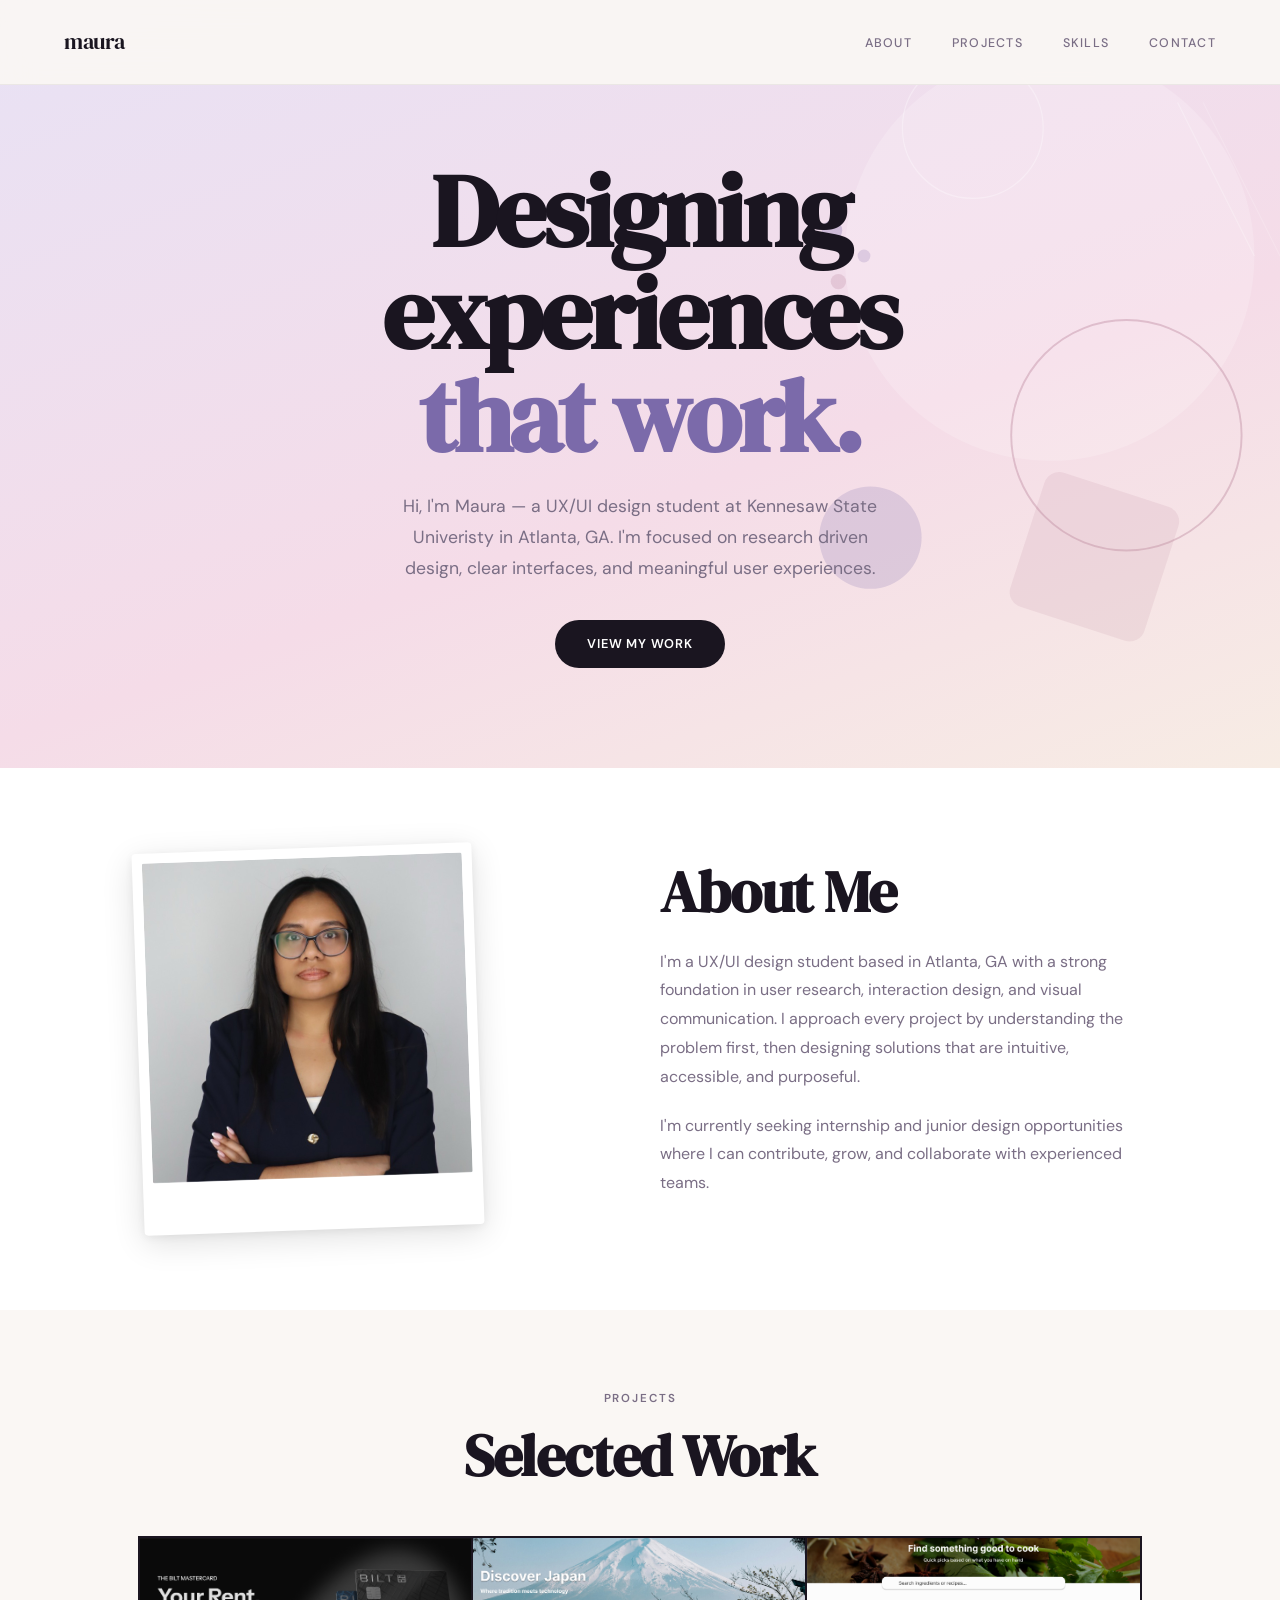
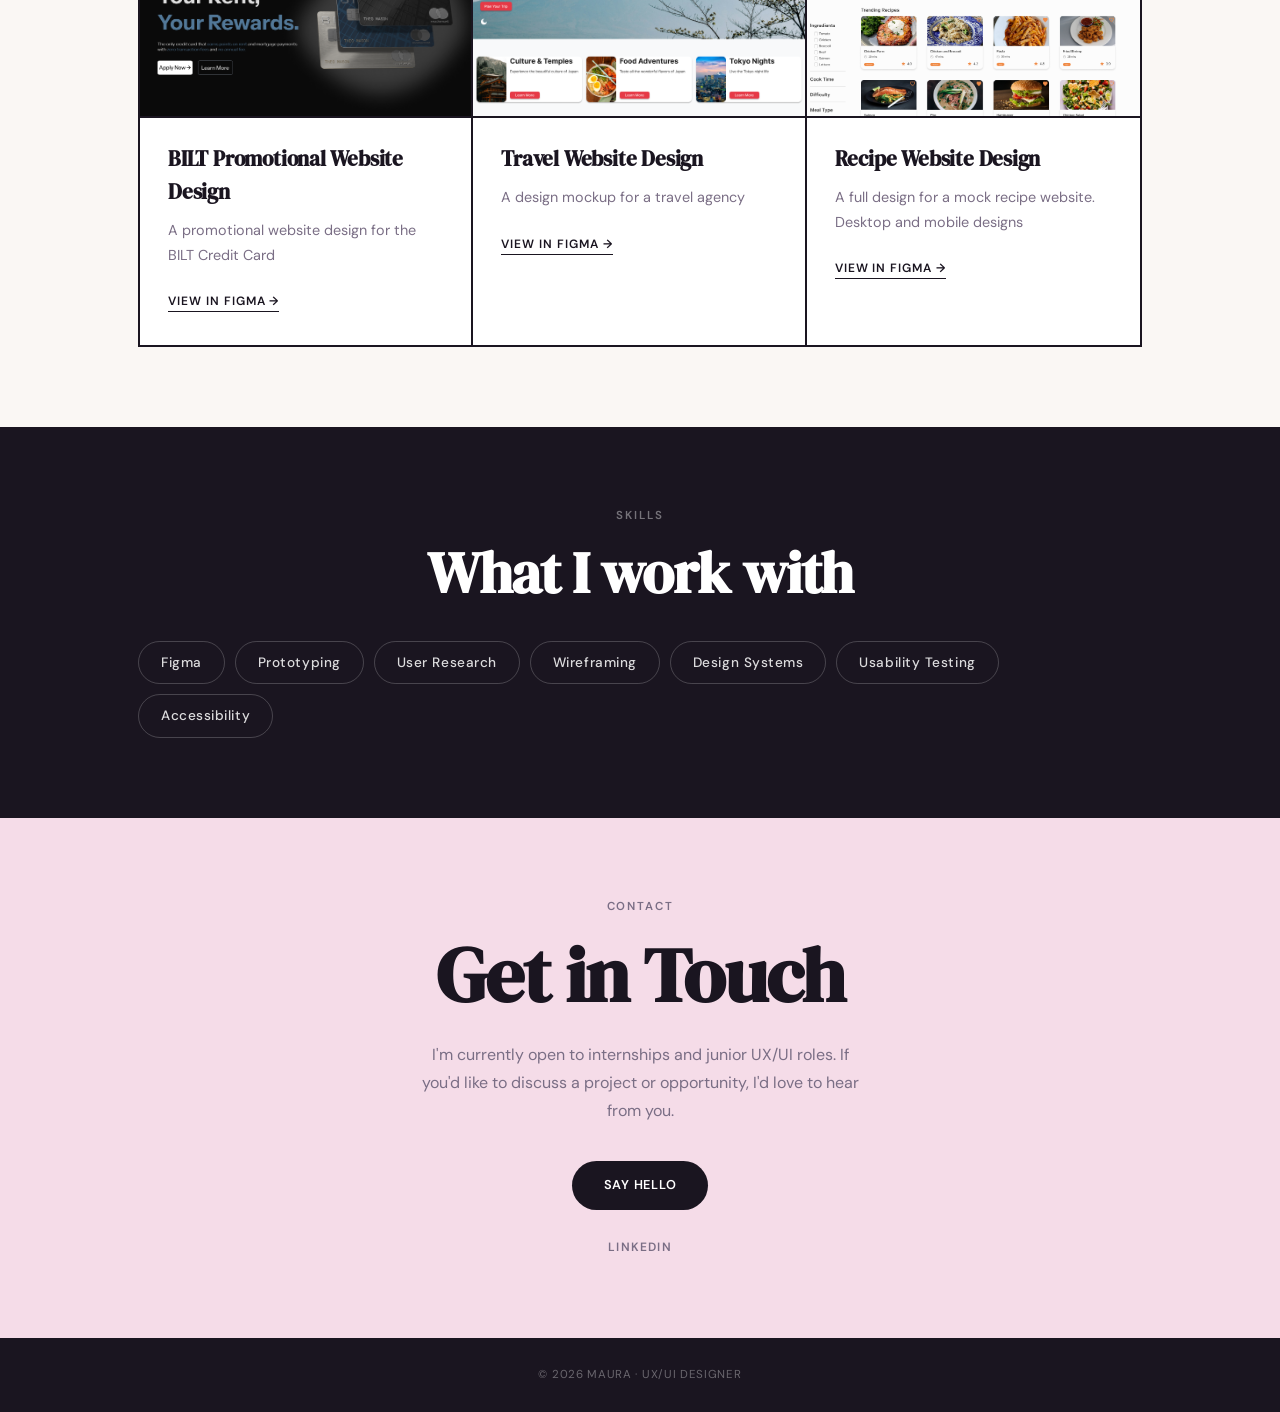
==== index.html @ 2c944a78 "init commit" ====
<!DOCTYPE html>
<html lang="en">
<head>
  <meta charset="UTF-8" />
  <meta name="viewport" content="width=device-width, initial-scale=1.0" />
  <title>My Portfolio</title>
  <link href="https://fonts.googleapis.com/css2?family=DM+Sans:wght@300;400;500;600&family=DM+Serif+Display&display=swap" rel="stylesheet" />
  <link rel="stylesheet" href="style.css" />
</head>
<body>

  <!-- NAV -->
  <nav>
    <div class="logo">maura</div>
    <ul class="nav-links">
      <li><a href="#about">About</a></li>
      <li><a href="#projects">Projects</a></li>
      <li><a href="#skills">Skills</a></li>
      <li><a href="#contact">Contact</a></li>
    </ul>
    <button class="hamburger" aria-label="Toggle menu">
      <span></span><span></span><span></span>
    </button>
  </nav>

  <div class="mobile-nav">
    <a href="#about">About</a>
    <a href="#projects">Projects</a>
    <a href="#skills">Skills</a>
    <a href="#contact">Contact</a>
  </div>

  <!-- HERO -->
  <section id="hero">
    <div class="hero-shapes">
      <svg viewBox="0 0 500 600" xmlns="http://www.w3.org/2000/svg" class="shapes-svg">
        <!-- Large soft circle -->
        <circle cx="320" cy="200" r="160" fill="rgba(255,255,255,0.18)" />
        <!-- Outlined circle -->
        <circle cx="380" cy="340" r="90" fill="none" stroke="rgba(184,132,156,0.4)" stroke-width="1.5" />
        <!-- Small filled circle -->
        <circle cx="180" cy="420" r="40" fill="rgba(123,106,170,0.2)" />
        <!-- Thin ring -->
        <circle cx="260" cy="100" r="55" fill="none" stroke="rgba(255,255,255,0.3)" stroke-width="1" />
        <!-- Rounded square rotated -->
        <rect x="300" y="380" width="110" height="110" rx="12" fill="rgba(184,132,156,0.15)" transform="rotate(18 355 435)" />
        <!-- Small dot cluster -->
        <circle cx="150" cy="180" r="8" fill="rgba(123,106,170,0.3)" />
        <circle cx="175" cy="200" r="5" fill="rgba(123,106,170,0.2)" />
        <circle cx="155" cy="220" r="6" fill="rgba(184,132,156,0.25)" />
        <!-- Diagonal line accent -->
        <line x1="420" y1="80" x2="480" y2="200" stroke="rgba(255,255,255,0.25)" stroke-width="1" />
        <line x1="440" y1="80" x2="500" y2="200" stroke="rgba(255,255,255,0.15)" stroke-width="1" />
      </svg>
    </div>
    <div class="hero-inner">
      <h1>Designing experiences <span>that work.</span></h1>
      <p>Hi, I'm Maura — a UX/UI design student at Kennesaw State Univeristy in Atlanta, GA. I'm focused on research driven design, clear interfaces, and meaningful user experiences.</p>
      <a href="#projects" class="btn">View My Work</a>
    </div>
  </section>

  <!-- ABOUT -->
  <section id="about">
    <div class="container two-col">
      <div class="about-img">
        <div class="polaroid">
  <img src="assets/maura-headshot.jpg" alt="Professional Headshot" />
</div>
      </div>
      <div class="about-text">
        <h2>About Me</h2>
        <p>I'm a UX/UI design student based in Atlanta, GA with a strong foundation in user research, interaction design, and visual communication. I approach every project by understanding the problem first,  then designing solutions that are intuitive, accessible, and purposeful.</p>
        <p>I'm currently seeking internship and junior design opportunities where I can contribute, grow, and collaborate with experienced teams.</p>
      </div>
    </div>
  </section>

  <!-- PROJECTS -->
  <section id="projects">
    <div class="container">
      <p class="section-label center">Projects</p>
      <h2 class="center">Selected Work</h2>
      <div class="card-grid">

        <div class="card">
          <div class="card-thumb" style="background:#f9e4ee;">
            <img src="/assets/BILT-Home-Page.png" alt="BILT Promotional Website" />
          </div>
          <div class="card-body">
            <h3>BILT Promotional Website Design</h3>
            <p>A promotional website design for the BILT Credit Card</p>
            <a href="https://www.figma.com/proto/wXwps6STZ5bed9gXga2lVU/BILT-Credit-Card-Promotional-Website?node-id=1-4&starting-point-node-id=1%3A4&t=QeEZfL0Bp3maje2d-1" target="_blank" class="card-link">View in Figma →</a>
          </div>
        </div>

        <div class="card">
          <div class="card-thumb" style="background:#ede8f7;">
            <img src="/assets/Travelfy-Home.png" alt="Travel Website Design" />
          </div>
          <div class="card-body">
            <h3>Travel Website Design</h3>
            <p>A design mockup for a travel agency</p>
            <a href="https://www.figma.com/proto/BUnaqfhfazK8bj9XJCO91U/COPY---4200---Variables-2-Assignment--Community---Copy-?node-id=12005-196&t=IYZw9FqpJCyTz7pX-1&scaling=scale-down&content-scaling=fixed&page-id=12005%3A192&starting-point-node-id=12005%3A196&show-proto-sidebar=1" target="_blank" class="card-link">View in Figma →</a>
          </div>
        </div>

        <div class="card">
          <div class="card-thumb" style="background:#fdeee6;">
            <img src="assets/Recipe-Website.png" alt="Website Design for Recipe Website" />
          </div>
          <div class="card-body">
            <h3>Recipe Website Design</h3>
            <p>A full design for a mock recipe website. Desktop and mobile designs</p>
            <a href="https://www.figma.com/design/aLrKkLLcnT18jK0TCs1FND/4200---Final-Project--Community-?node-id=14013-97&t=JYJN6vnekbRiIohX-1" target="_blank" class="card-link">View in Figma →</a>
          </div>
        </div>

      </div>
    </div>
  </section>

  <!-- SKILLS -->
  <section id="skills">
    <div class="container center">
      <p class="section-label">Skills</p>
      <h2>What I work with</h2>
      <div class="skills-grid">
        <span class="skill">Figma</span>
        <span class="skill">Prototyping</span>
        <span class="skill">User Research</span>
        <span class="skill">Wireframing</span>
        <span class="skill">Design Systems</span>
        <span class="skill">Usability Testing</span>
        <span class="skill">Accessibility</span>
      </div>
    </div>
  </section>

  <!-- CONTACT -->
  <section id="contact">
    <div class="container center">
      <p class="section-label">Contact</p>
      <h2>Get in Touch</h2>
      <p class="contact-sub">I'm currently open to internships and junior UX/UI roles. If you'd like to discuss a project or opportunity, I'd love to hear from you.</p>
      <a href="mailto:your@email.com" class="btn">Say Hello</a>
      <div class="socials">
        <a href="https://www.linkedin.com/in/maura-bangngu-ba0709198/" target="_blank">LinkedIn</a>
      </div>
    </div>
  </section>

  <footer>
    <p>© 2026 Maura · UX/UI Designer</p>
  </footer>

  <script src="script.js"></script>
</body>
</html>
---- style.css ----
/* ── Variables ── */
:root {
  --pink: #f5dce8;
  --lavender: #e8e2f5;
  --cream: #faf7f4;
  --peach: #f7ece4;
  --accent: #b8849c;
  --accent2: #7b6aaa;
  --text: #1a1520;
  --muted: #7a6e85;
  --white: #fff;
  --shadow: 0 2px 16px rgba(0,0,0,0.06);
}

/* ── Reset ── */
*, *::before, *::after { margin: 0; padding: 0; box-sizing: border-box; }
html { scroll-behavior: smooth; }
body {
  font-family: 'DM Sans', sans-serif;
  background: var(--cream);
  color: var(--text);
  line-height: 1.6;
  overflow-x: hidden;
}

/* ── Utility ── */
.container { max-width: 1100px; margin: 0 auto; padding: 0 48px; }
.center { text-align: center; }
.section-label {
  font-size: .72rem;
  font-weight: 600;
  letter-spacing: .16em;
  text-transform: uppercase;
  color: var(--muted);
  margin-bottom: 16px;
  display: block;
}
h2 {
  font-family: 'DM Serif Display', serif;
  font-size: clamp(2rem, 6vw, 3.6rem);
  color: var(--text);
  line-height: 1.1;
  letter-spacing: -0.02em;
  margin-bottom: 24px;
}

/* ── Nav ── */
nav {
  position: fixed;
  top: 0; width: 100%;
  z-index: 100;
  padding: 24px 64px;
  display: flex;
  justify-content: space-between;
  align-items: center;
  background: rgba(250,247,244,0.92);
  backdrop-filter: blur(16px);
  border-bottom: 1px solid rgba(0,0,0,0.06);
  transition: box-shadow .3s;
}
nav.scrolled { box-shadow: var(--shadow); }
.logo {
  font-family: 'DM Serif Display', serif;
  font-size: 1.4rem;
  color: var(--text);
  letter-spacing: -0.02em;
}
.nav-links { list-style: none; display: flex; gap: 40px; }
.nav-links a {
  text-decoration: none;
  color: var(--muted);
  font-size: .78rem;
  font-weight: 500;
  letter-spacing: .1em;
  text-transform: uppercase;
  transition: color .2s;
}
.nav-links a:hover { color: var(--text); }

/* Hamburger */
.hamburger {
  display: none;
  flex-direction: column;
  gap: 5px;
  cursor: pointer;
  padding: 4px;
  background: none;
  border: none;
}
.hamburger span {
  display: block;
  width: 24px;
  height: 2px;
  background: var(--text);
  border-radius: 2px;
  transition: transform .3s, opacity .3s;
}
.hamburger.open span:nth-child(1) { transform: translateY(7px) rotate(45deg); }
.hamburger.open span:nth-child(2) { opacity: 0; }
.hamburger.open span:nth-child(3) { transform: translateY(-7px) rotate(-45deg); }

/* Mobile nav drawer */
.mobile-nav {
  display: none;
  position: fixed;
  top: 61px; left: 0;
  width: 100%; height: calc(100vh - 61px);
  background: var(--cream);
  z-index: 99;
  flex-direction: column;
  align-items: center;
  justify-content: center;
  gap: 40px;
}
.mobile-nav.open { display: flex; }
.mobile-nav a {
  text-decoration: none;
  font-family: 'DM Serif Display', serif;
  font-size: 2.2rem;
  color: var(--text);
  letter-spacing: -0.02em;
  transition: color .2s;
}
.mobile-nav a:hover { color: var(--accent2); }

/* ── Hero ── */
#hero {
  height: auto;
  display: flex;
  align-items: center;
  justify-content: center;
  text-align: center;
  padding: 160px 64px 100px;
  background: linear-gradient(160deg, var(--lavender) 0%, var(--pink) 60%, var(--peach) 100%);
  position: relative;
  overflow: hidden;
}
.hero-bg-text {
  position: absolute;
  top: 50%;
  left: 50%;
  transform: translate(-50%, -50%);
  font-family: 'DM Serif Display', serif;
  font-size: clamp(100px, 22vw, 260px);
  color: rgba(255,255,255,0.22);
  white-space: nowrap;
  letter-spacing: -0.04em;
  pointer-events: none;
  user-select: none;
  line-height: 1;
}
.hero-shapes {
  position: absolute;
  top: 0; right: 0;
  width: 50%;
  height: 100%;
  pointer-events: none;
  z-index: 0;
}
.shapes-svg {
  width: 100%;
  height: 100%;
  animation: float 8s ease-in-out infinite;
}
@keyframes float {
  0%, 100% { transform: translateY(0px); }
  50% { transform: translateY(-18px); }
}
.hero-inner {
  position: relative;
  z-index: 1;
  max-width: 700px;
  text-align: center;
}
.hero-tag {
  display: inline-block;
  color: var(--muted);
  font-size: .72rem;
  font-weight: 500;
  letter-spacing: .12em;
  text-transform: uppercase;
  margin-bottom: 20px;
  border: 1px solid rgba(0,0,0,0.12);
  padding: 6px 14px;
  border-radius: 99px;
}
#hero h1 {
  font-family: 'DM Serif Display', serif;
  font-size: clamp(2.6rem, 8vw, 6.5rem);
  line-height: 1.0;
  letter-spacing: -0.03em;
  margin-bottom: 24px;
  color: var(--text);
}
#hero h1 span { color: var(--accent2); }
#hero p {
  color: var(--muted);
  font-size: clamp(.95rem, 2.5vw, 1.1rem);
  max-width: 480px;
  margin: 0 auto 36px;
  line-height: 1.75;
}

/* ── Button ── */
.btn {
  display: inline-block;
  padding: 14px 32px;
  border-radius: 99px;
  font-size: .8rem;
  font-weight: 600;
  letter-spacing: .06em;
  text-transform: uppercase;
  background: var(--text);
  color: var(--white);
  text-decoration: none;
  transition: background .2s, transform .2s;
}
.btn:hover { background: var(--accent2); transform: translateY(-2px); }

/* ── Sections ── */
section { padding: 80px 0; }

/* ── About ── */
#about { background: var(--white); }
.polaroid {
  width: 340px;
  flex-shrink: 0;
  background: var(--white);
  border-radius: 4px;
  padding: 10px 10px 52px;
  box-shadow: 0 8px 32px rgba(0,0,0,0.12), 0 2px 8px rgba(0,0,0,0.06);
  transform: rotate(-2deg);
  transition: transform .3s ease;
  overflow: hidden;
}
.polaroid:hover { transform: rotate(0deg); }
.polaroid img {
  width: 100%;
  height: 320px;
  object-fit: cover;
  object-position: center top;
  display: block;
  border-radius: 2px;
}
.two-col {
  display: grid;
  grid-template-columns: 1fr 1fr;
  gap: 40px;
  align-items: center;
}
.about-text p {
  color: var(--muted);
  margin-bottom: 20px;
  font-size: 1rem;
  line-height: 1.8;
}

/* ── Projects ── */
#projects { background: var(--cream); }
.card-grid {
  display: grid;
  grid-template-columns: repeat(auto-fill, minmax(280px, 1fr));
  gap: 0;
  margin-top: 48px;
  border: 2px solid var(--text);
}
.card {
  background: var(--white);
  overflow: hidden;
  transition: background .2s;
  border-right: 2px solid var(--text);
}
.card:last-child { border-right: none; }
.card:hover { background: var(--lavender); }
.card-thumb {
  height: 180px;
  display: flex;
  align-items: center;
  justify-content: center;
  font-size: 3.5rem;
  border-bottom: 2px solid var(--text);
  overflow: hidden;
}
.card-thumb img {
  width: 100%;
  height: 100%;
  object-fit: cover;
  display: block;
}
.card-body { padding: 24px 28px 32px; }
.card-body h3 {
  font-family: 'DM Serif Display', serif;
  font-size: 1.3rem;
  margin-bottom: 10px;
  letter-spacing: -0.01em;
}
.card-body p { color: var(--muted); font-size: .9rem; margin-bottom: 20px; line-height: 1.7; }
.card-link {
  font-size: .75rem;
  font-weight: 600;
  letter-spacing: .08em;
  text-transform: uppercase;
  color: var(--text);
  text-decoration: none;
  border-bottom: 1px solid currentColor;
  padding-bottom: 2px;
  transition: color .2s;
}
.card-link:hover { color: var(--accent2); }

/* ── Skills ── */
#skills { background: var(--text); }
#skills .section-label { color: rgba(255,255,255,0.4); }
#skills h2 { color: var(--white); }
.skills-grid {
  display: flex;
  flex-wrap: wrap;
  gap: 10px;
  margin-top: 36px;
}
.skill {
  border: 1px solid rgba(255,255,255,0.2);
  color: rgba(255,255,255,0.85);
  padding: 10px 22px;
  border-radius: 99px;
  font-size: .85rem;
  font-weight: 500;
  letter-spacing: .04em;
  transition: background .2s, color .2s;
}
.skill:hover { background: rgba(255,255,255,0.1); color: var(--white); }

/* ── Contact ── */
#contact { background: var(--pink); }
#contact h2 { font-size: clamp(2.2rem, 6vw, 5rem); }
.contact-sub {
  color: var(--muted);
  max-width: 440px;
  margin: 0 auto 36px;
  font-size: 1rem;
  line-height: 1.75;
}
.socials {
  margin-top: 28px;
  display: flex;
  flex-wrap: wrap;
  gap: 24px;
  justify-content: center;
}
.socials a {
  color: var(--muted);
  text-decoration: none;
  font-size: .75rem;
  font-weight: 600;
  letter-spacing: .1em;
  text-transform: uppercase;
  border-bottom: 1px solid transparent;
  transition: color .2s, border-color .2s;
}
.socials a:hover { color: var(--text); border-color: var(--text); }

/* ── Footer ── */
footer {
  text-align: center;
  padding: 28px 24px;
  background: var(--text);
  color: rgba(255,255,255,0.35);
  font-size: .72rem;
  letter-spacing: .06em;
  text-transform: uppercase;
}

/* ── Tablet ── */
@media (max-width: 768px) {
  .nav-links { display: none; }
  .hamburger { display: flex; }
  .hero-shapes { width: 45%; opacity: 0.6; }
  .two-col { grid-template-columns: 1fr; gap: 40px; }
  .polaroid { width: 100%; max-width: 320px; margin: 0 auto; }
  .card-grid { grid-template-columns: 1fr 1fr; }
  .card:nth-child(2) { border-right: none; }
  .card:nth-child(n+3) { border-top: 2px solid var(--text); }
}

/* ── Mobile ── */
@media (max-width: 480px) {
  #hero {
    height: auto;
    align-items: center;
    padding: 120px 20px 60px;
    text-align: center;
  }
  .hero-inner { text-align: center; }
  #hero p { margin: 0 auto 36px; }
  .hero-shapes { display: none; }
  .hero-bg-text { display: none; }
  section { padding: 64px 0; }
  .container { padding: 0 20px; }
  .card-grid { grid-template-columns: 1fr; border: none; gap: 16px; }
  .card { border: 2px solid var(--text) !important; }
  .skills-grid { gap: 8px; }
  .skill { padding: 8px 16px; font-size: .8rem; }
}
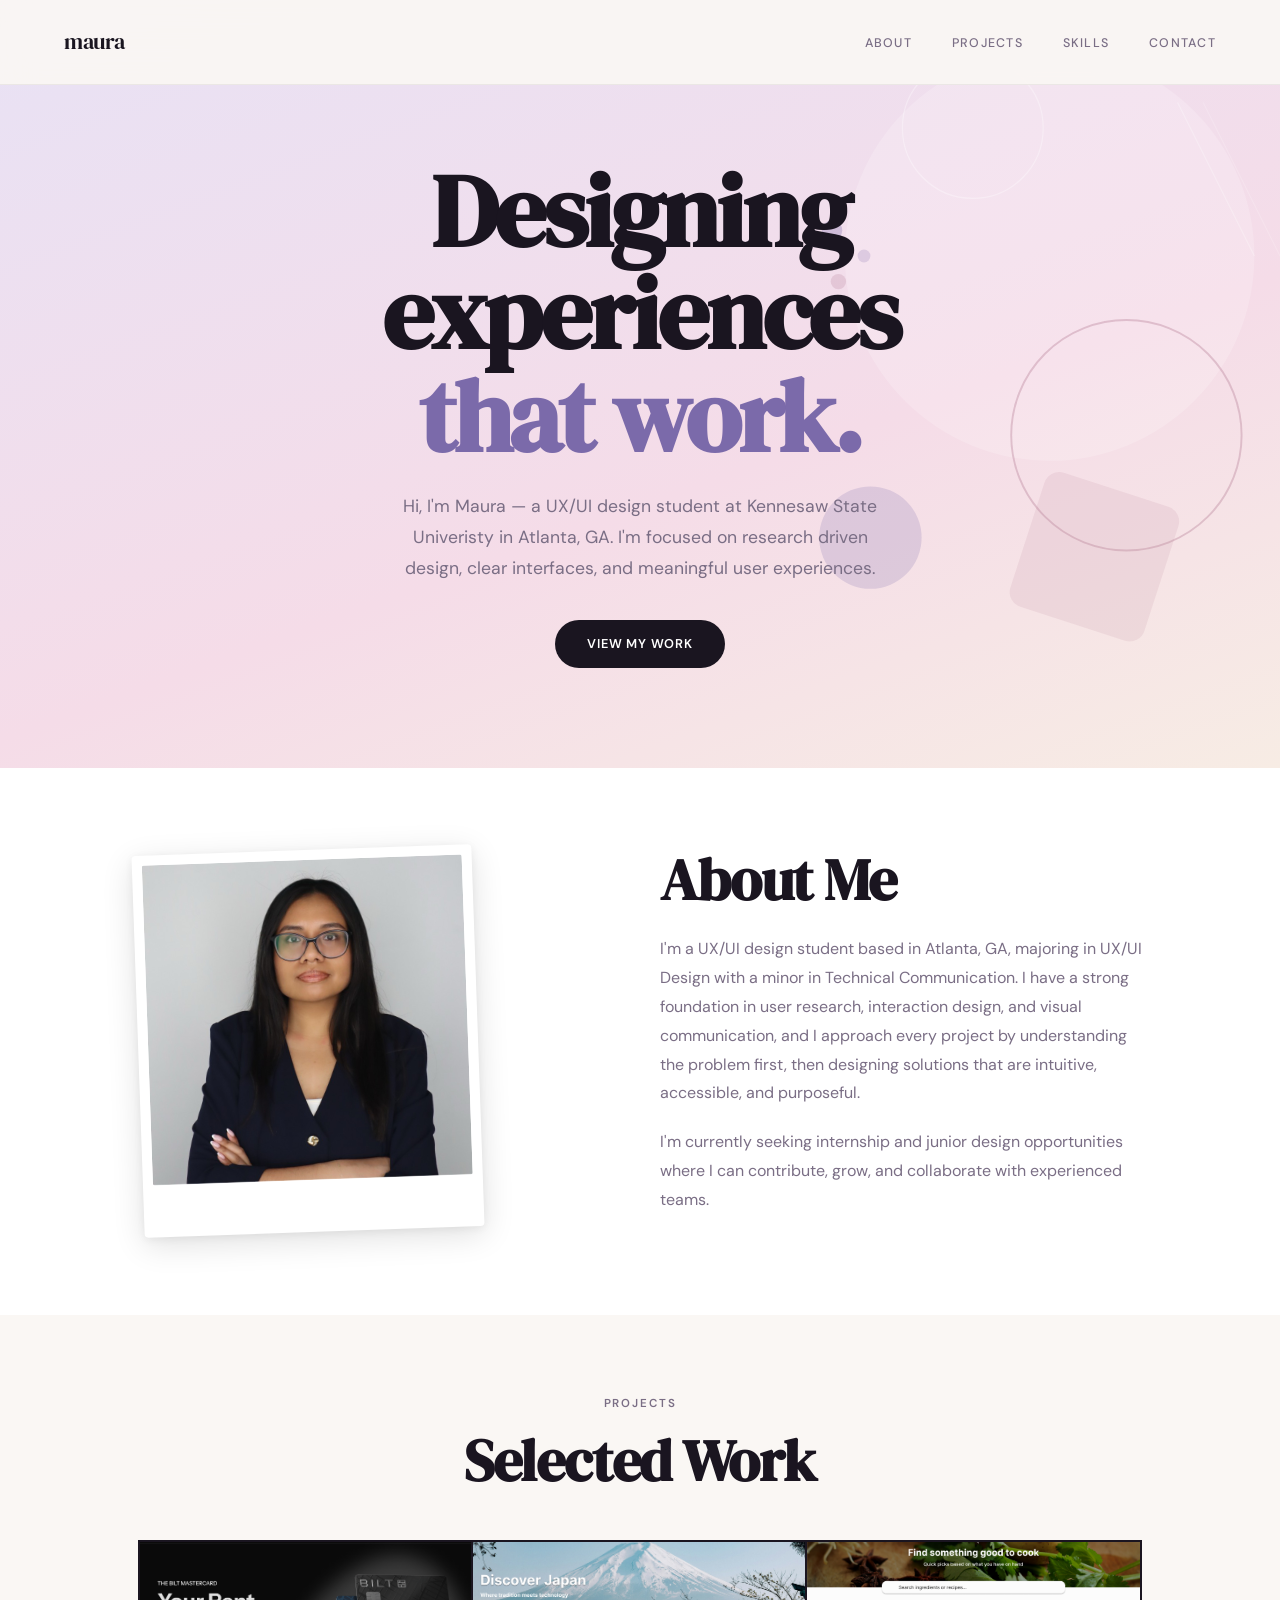
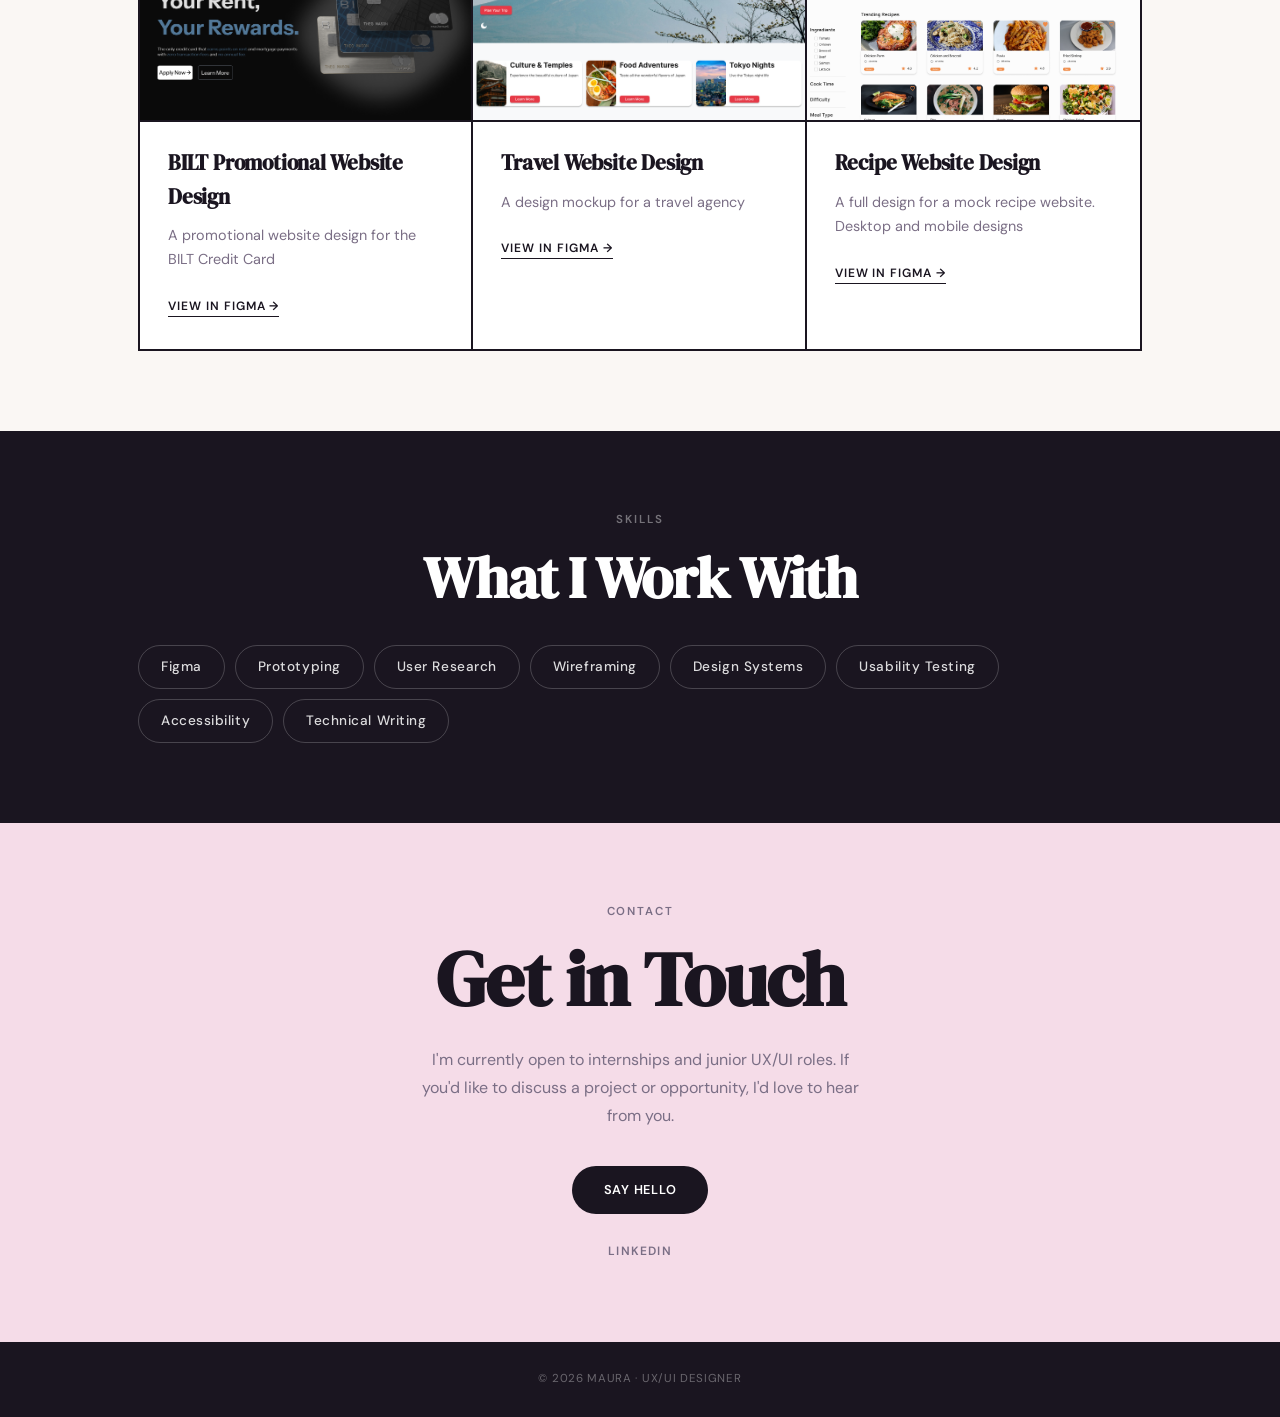
==== commit ea9c4d8b: "update about section and skills header; correct LinkedIn link" ====
--- a/index.html
+++ b/index.html
@@ -70,7 +70,7 @@
       </div>
       <div class="about-text">
         <h2>About Me</h2>
-        <p>I'm a UX/UI design student based in Atlanta, GA with a strong foundation in user research, interaction design, and visual communication. I approach every project by understanding the problem first,  then designing solutions that are intuitive, accessible, and purposeful.</p>
+        <p>I'm a UX/UI design student based in Atlanta, GA, majoring in UX/UI Design with a minor in Technical Communication. I have a strong foundation in user research, interaction design, and visual communication, and I approach every project by understanding the problem first, then designing solutions that are intuitive, accessible, and purposeful.</p>
         <p>I'm currently seeking internship and junior design opportunities where I can contribute, grow, and collaborate with experienced teams.</p>
       </div>
     </div>
@@ -124,7 +124,7 @@
   <section id="skills">
     <div class="container center">
       <p class="section-label">Skills</p>
-      <h2>What I work with</h2>
+      <h2>What I Work With</h2>
       <div class="skills-grid">
         <span class="skill">Figma</span>
         <span class="skill">Prototyping</span>
@@ -133,9 +133,11 @@
         <span class="skill">Design Systems</span>
         <span class="skill">Usability Testing</span>
         <span class="skill">Accessibility</span>
+        <span class="skill">Technical Writing</span>
       </div>
     </div>
   </section>
+  
 
   <!-- CONTACT -->
   <section id="contact">
@@ -143,9 +145,9 @@
       <p class="section-label">Contact</p>
       <h2>Get in Touch</h2>
       <p class="contact-sub">I'm currently open to internships and junior UX/UI roles. If you'd like to discuss a project or opportunity, I'd love to hear from you.</p>
-      <a href="mailto:your@email.com" class="btn">Say Hello</a>
+      <a href="mailto:maura.bcarolina@gmail.com" class="btn">Say Hello</a>
       <div class="socials">
-        <a href="https://www.linkedin.com/in/maura-bangngu-ba0709198/" target="_blank">LinkedIn</a>
+        <a href="https://www.linkedin.com/in/maurabangngu/" target="_blank">LinkedIn</a>
       </div>
     </div>
   </section>
--- a/style.css
+++ b/style.css
@@ -398,6 +398,6 @@
   .container { padding: 0 20px; }
   .card-grid { grid-template-columns: 1fr; border: none; gap: 16px; }
   .card { border: 2px solid var(--text) !important; }
-  .skills-grid { gap: 8px; }
+  .skills-grid { gap: 8px; justify-content: center; }
   .skill { padding: 8px 16px; font-size: .8rem; }
 }
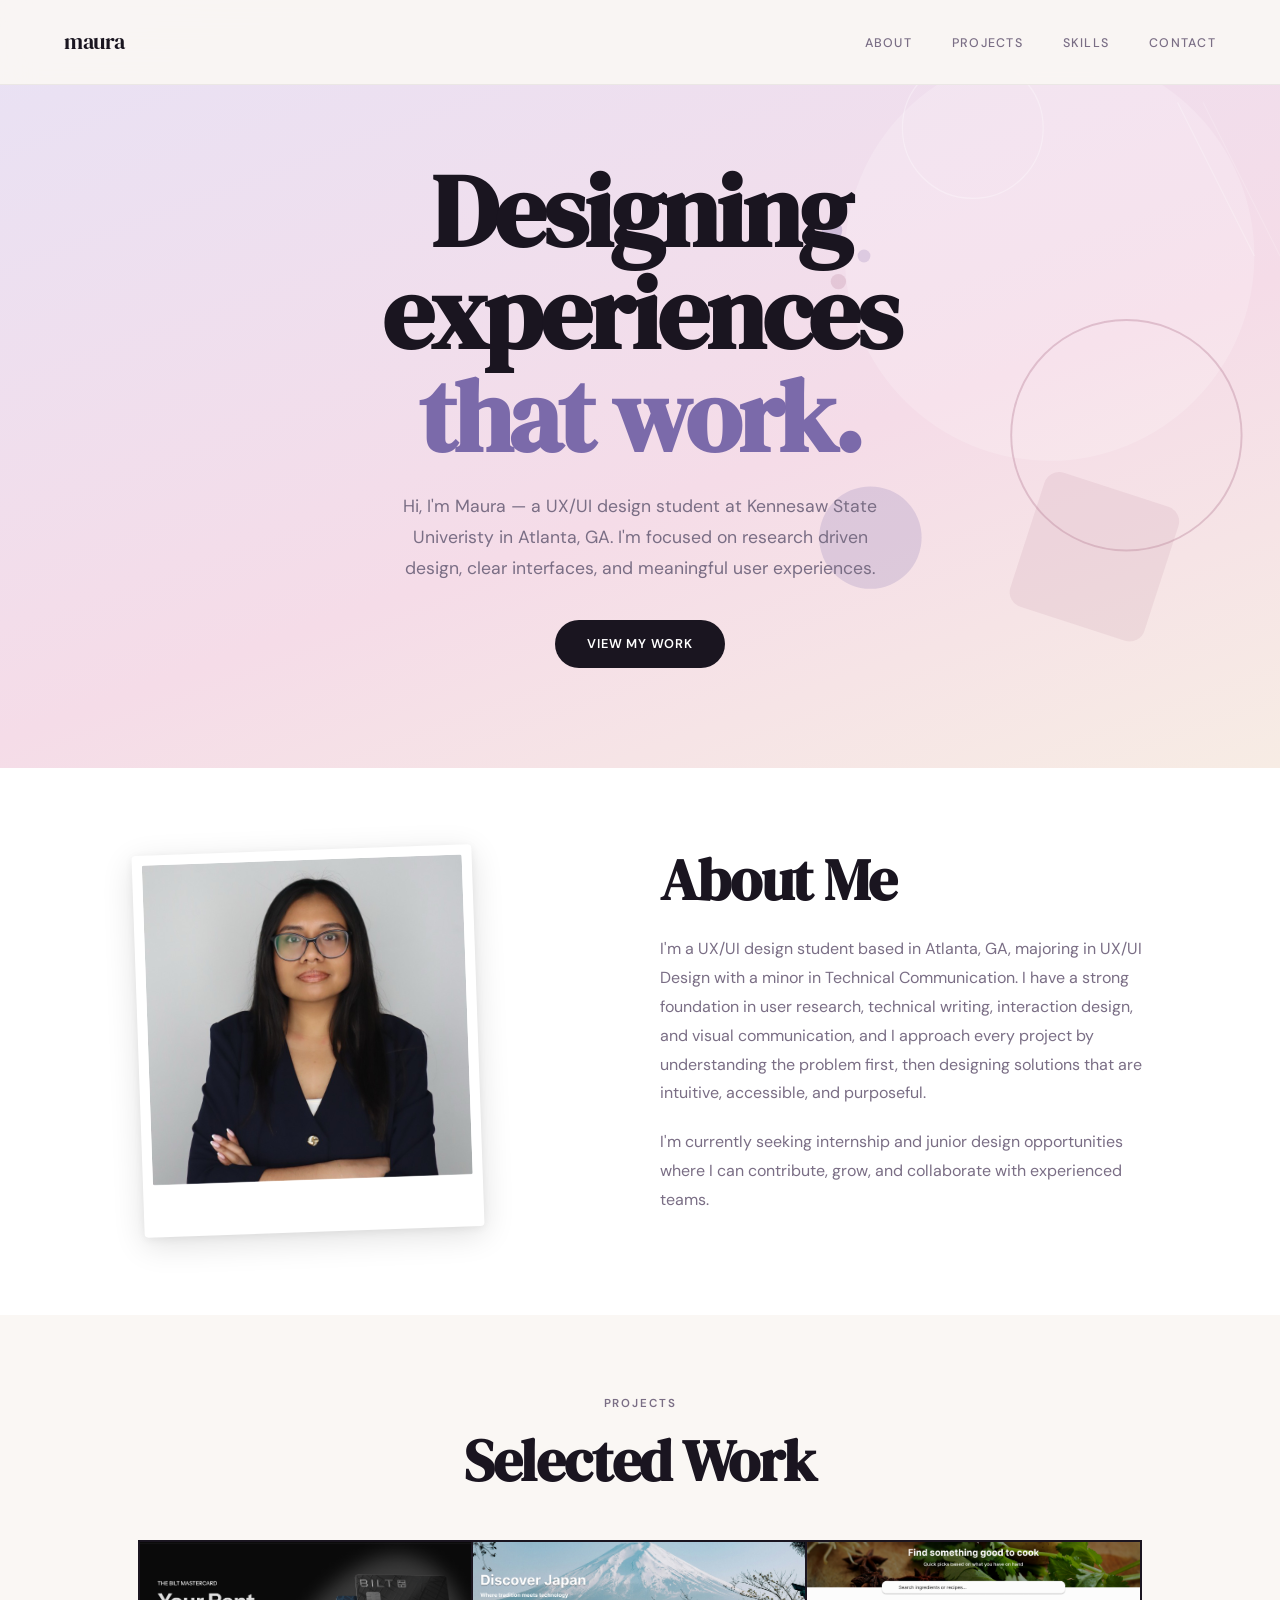
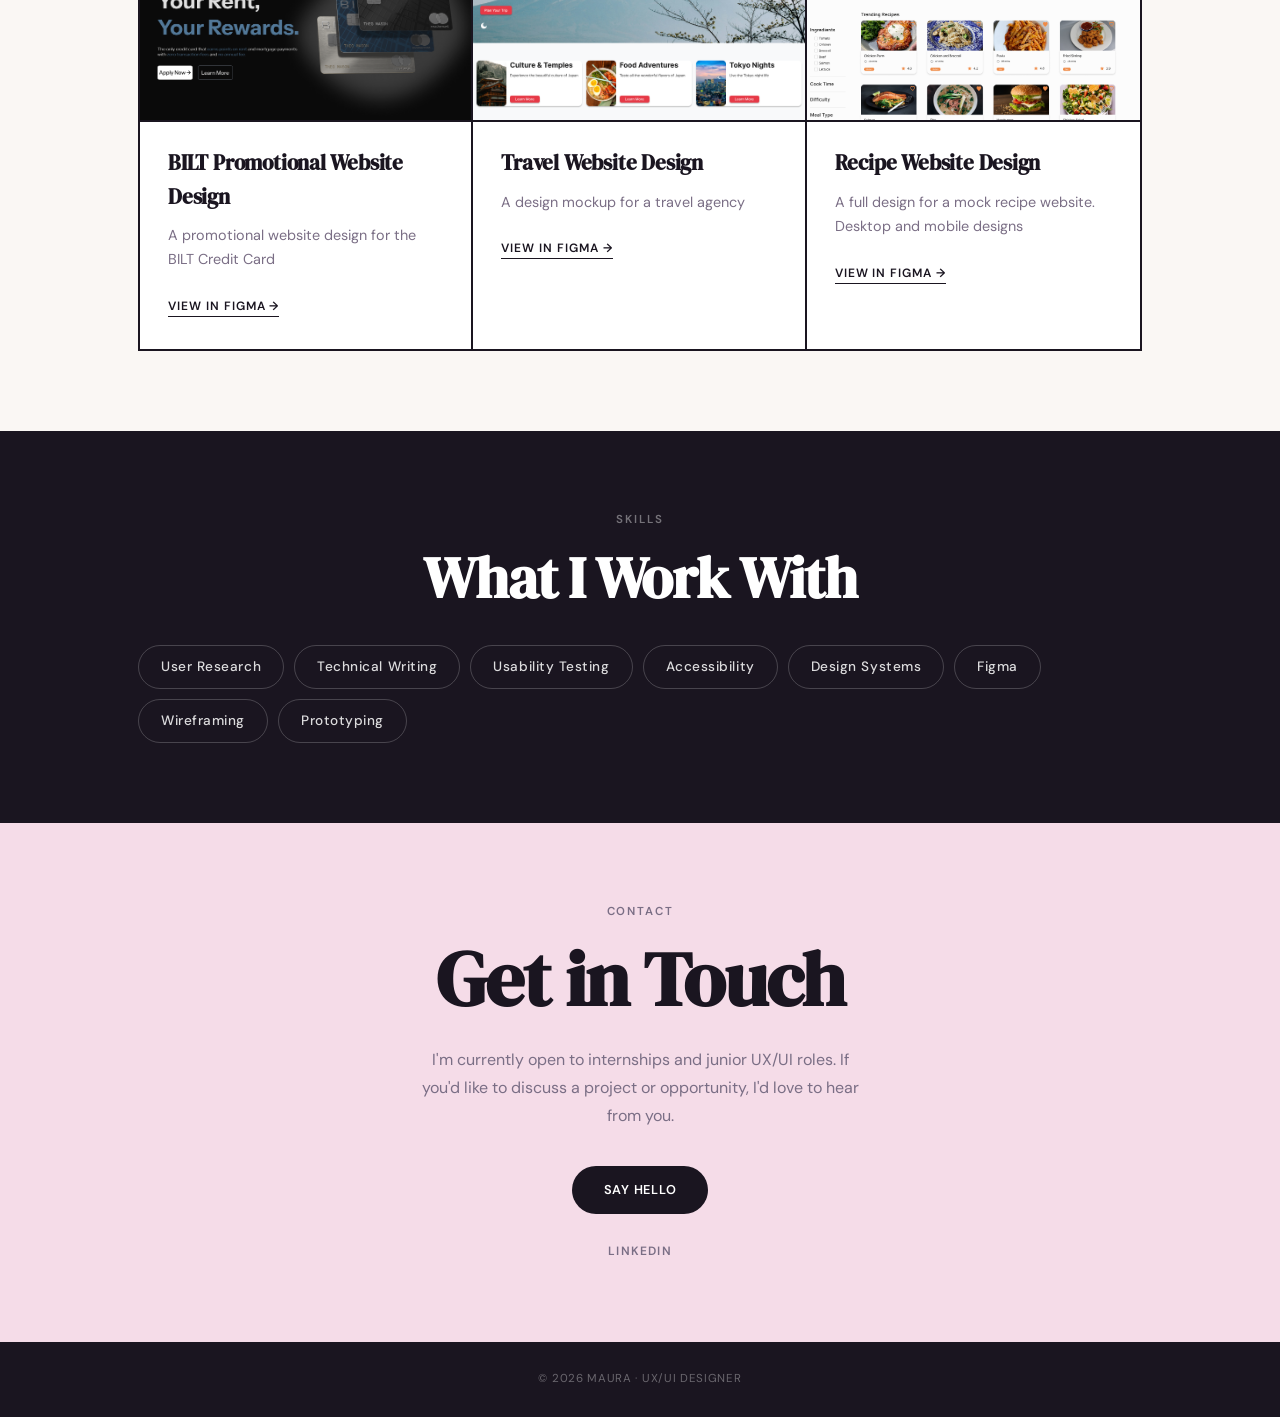
==== commit 75903940: "add technical writing" ====
--- a/index.html
+++ b/index.html
@@ -70,7 +70,7 @@
       </div>
       <div class="about-text">
         <h2>About Me</h2>
-        <p>I'm a UX/UI design student based in Atlanta, GA, majoring in UX/UI Design with a minor in Technical Communication. I have a strong foundation in user research, interaction design, and visual communication, and I approach every project by understanding the problem first, then designing solutions that are intuitive, accessible, and purposeful.</p>
+        <p>I'm a UX/UI design student based in Atlanta, GA, majoring in UX/UI Design with a minor in Technical Communication. I have a strong foundation in user research, technical writing, interaction design, and visual communication, and I approach every project by understanding the problem first, then designing solutions that are intuitive, accessible, and purposeful.</p>
         <p>I'm currently seeking internship and junior design opportunities where I can contribute, grow, and collaborate with experienced teams.</p>
       </div>
     </div>
@@ -126,14 +126,14 @@
       <p class="section-label">Skills</p>
       <h2>What I Work With</h2>
       <div class="skills-grid">
-        <span class="skill">Figma</span>
-        <span class="skill">Prototyping</span>
         <span class="skill">User Research</span>
-        <span class="skill">Wireframing</span>
-        <span class="skill">Design Systems</span>
+        <span class="skill">Technical Writing</span>
         <span class="skill">Usability Testing</span>
         <span class="skill">Accessibility</span>
-        <span class="skill">Technical Writing</span>
+        <span class="skill">Design Systems</span>
+        <span class="skill">Figma</span>
+        <span class="skill">Wireframing</span>
+        <span class="skill">Prototyping</span>
       </div>
     </div>
   </section>
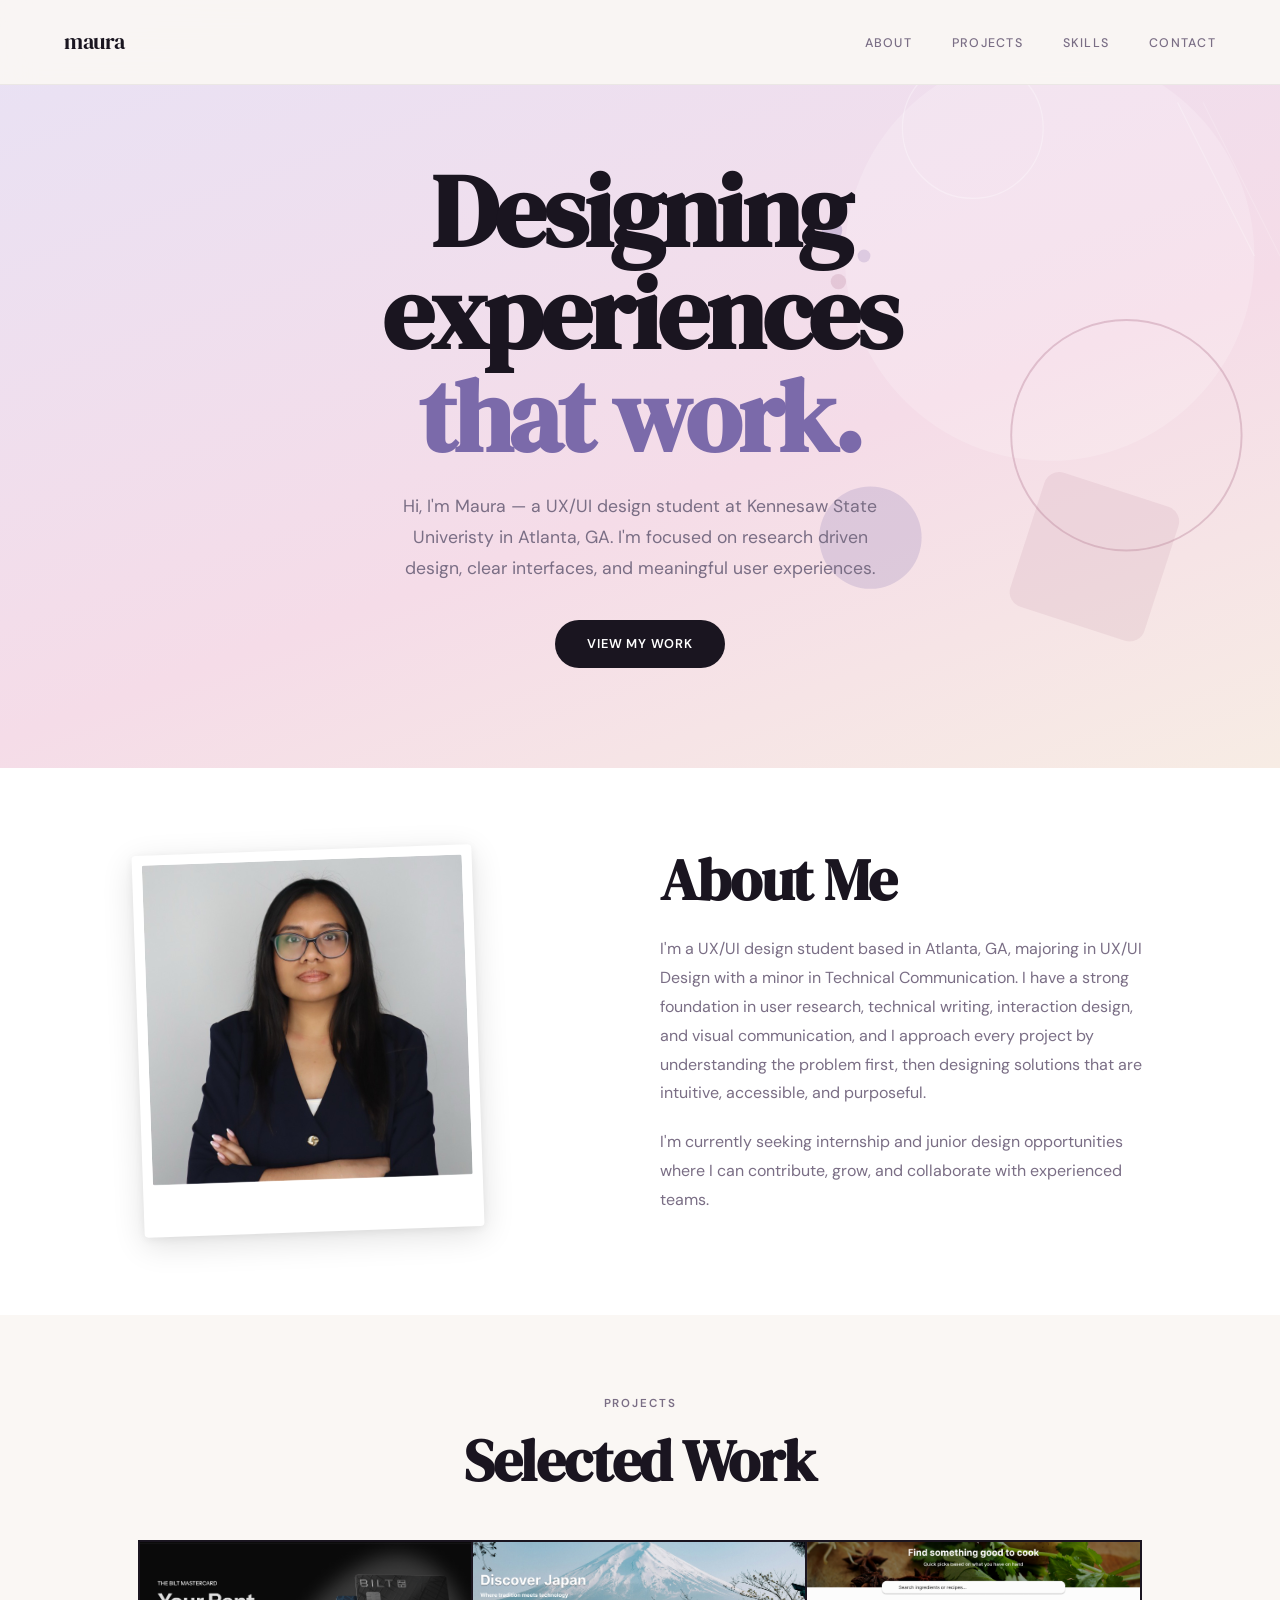
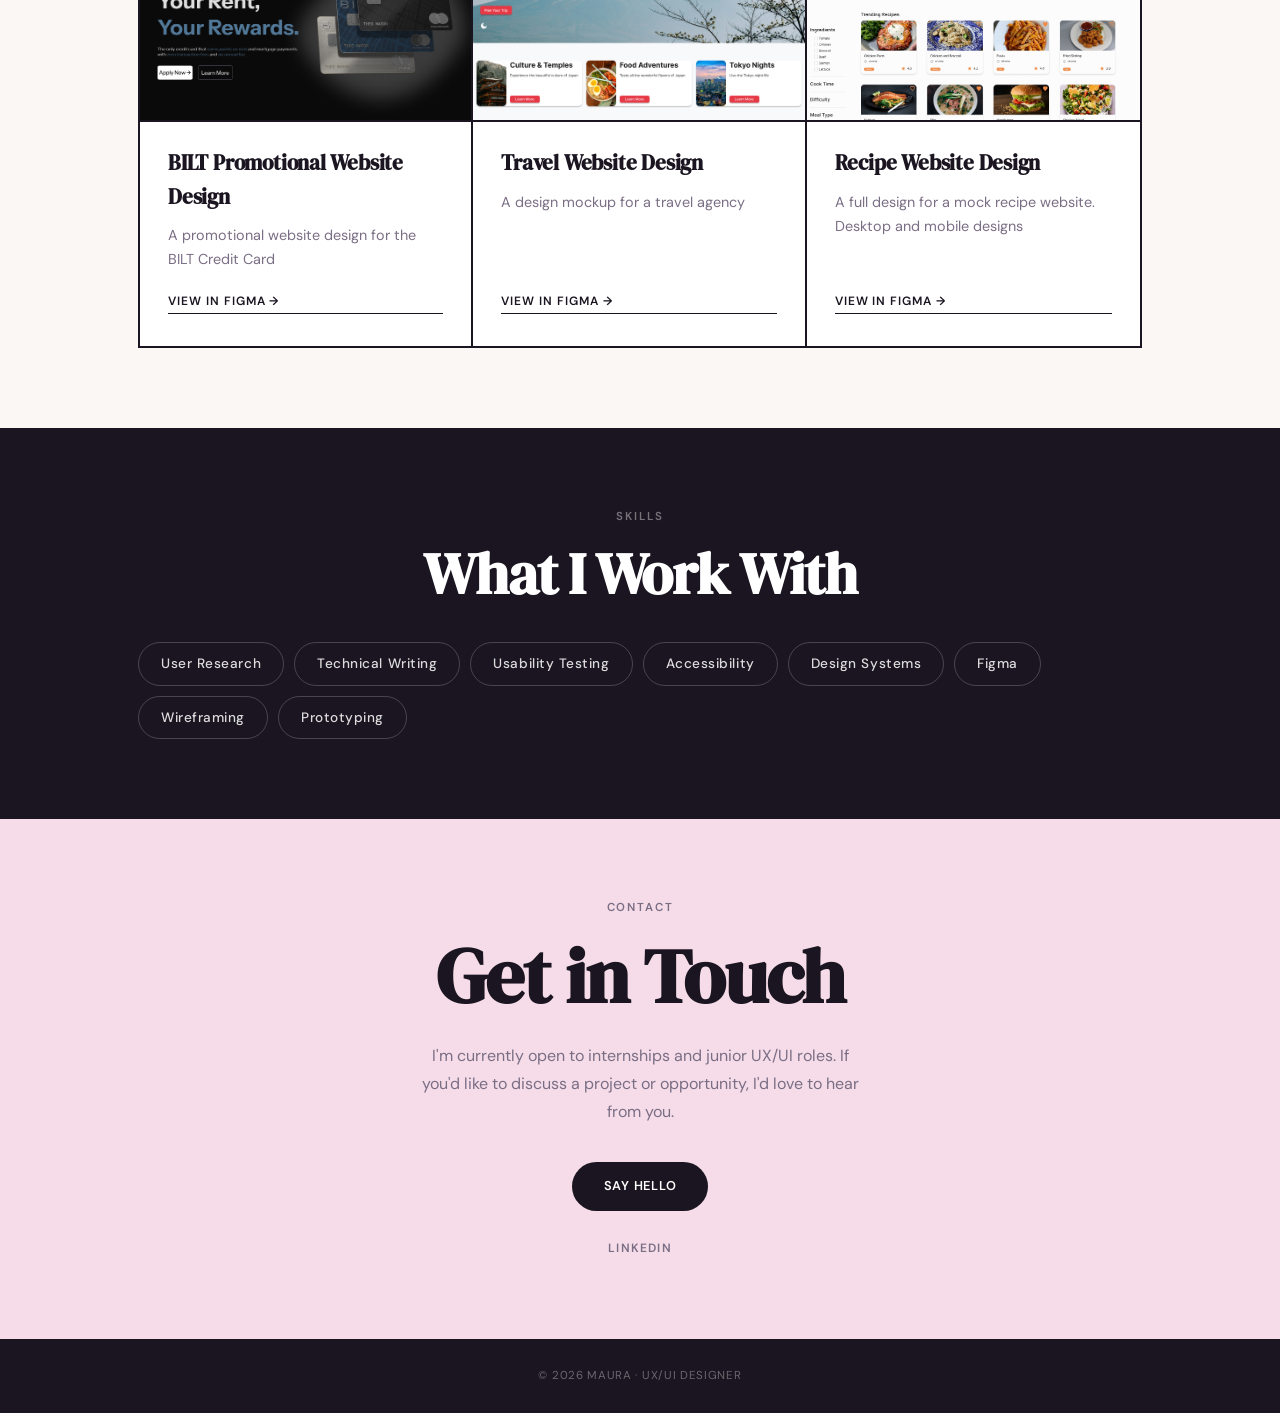
==== commit cc31e990: "make project cards clickable and align "view in figma" text between cards" ====
--- a/index.html
+++ b/index.html
@@ -83,38 +83,38 @@
       <h2 class="center">Selected Work</h2>
       <div class="card-grid">
 
-        <div class="card">
+        <a href="https://www.figma.com/proto/wXwps6STZ5bed9gXga2lVU/BILT-Credit-Card-Promotional-Website?node-id=1-4&starting-point-node-id=1%3A4&t=QeEZfL0Bp3maje2d-1" target="_blank" class="card">
           <div class="card-thumb" style="background:#f9e4ee;">
             <img src="/assets/BILT-Home-Page.png" alt="BILT Promotional Website" />
           </div>
           <div class="card-body">
             <h3>BILT Promotional Website Design</h3>
             <p>A promotional website design for the BILT Credit Card</p>
-            <a href="https://www.figma.com/proto/wXwps6STZ5bed9gXga2lVU/BILT-Credit-Card-Promotional-Website?node-id=1-4&starting-point-node-id=1%3A4&t=QeEZfL0Bp3maje2d-1" target="_blank" class="card-link">View in Figma →</a>
+            <span class="card-link">View in Figma →</span>
           </div>
-        </div>
+        </a>
 
-        <div class="card">
+        <a href="https://www.figma.com/proto/BUnaqfhfazK8bj9XJCO91U/COPY---4200---Variables-2-Assignment--Community---Copy-?node-id=12005-196&t=IYZw9FqpJCyTz7pX-1&scaling=scale-down&content-scaling=fixed&page-id=12005%3A192&starting-point-node-id=12005%3A196&show-proto-sidebar=1" target="_blank" class="card">
           <div class="card-thumb" style="background:#ede8f7;">
             <img src="/assets/Travelfy-Home.png" alt="Travel Website Design" />
           </div>
           <div class="card-body">
             <h3>Travel Website Design</h3>
             <p>A design mockup for a travel agency</p>
-            <a href="https://www.figma.com/proto/BUnaqfhfazK8bj9XJCO91U/COPY---4200---Variables-2-Assignment--Community---Copy-?node-id=12005-196&t=IYZw9FqpJCyTz7pX-1&scaling=scale-down&content-scaling=fixed&page-id=12005%3A192&starting-point-node-id=12005%3A196&show-proto-sidebar=1" target="_blank" class="card-link">View in Figma →</a>
+            <span class="card-link">View in Figma →</span>
           </div>
-        </div>
+        </a>
 
-        <div class="card">
+        <a href="https://www.figma.com/design/aLrKkLLcnT18jK0TCs1FND/4200---Final-Project--Community-?node-id=14013-97&t=JYJN6vnekbRiIohX-1" target="_blank" class="card">
           <div class="card-thumb" style="background:#fdeee6;">
             <img src="assets/Recipe-Website.png" alt="Website Design for Recipe Website" />
           </div>
           <div class="card-body">
             <h3>Recipe Website Design</h3>
             <p>A full design for a mock recipe website. Desktop and mobile designs</p>
-            <a href="https://www.figma.com/design/aLrKkLLcnT18jK0TCs1FND/4200---Final-Project--Community-?node-id=14013-97&t=JYJN6vnekbRiIohX-1" target="_blank" class="card-link">View in Figma →</a>
+            <span class="card-link">View in Figma →</span>
           </div>
-        </div>
+        </a>
 
       </div>
     </div>
--- a/style.css
+++ b/style.css
@@ -265,10 +265,16 @@
   border: 2px solid var(--text);
 }
 .card {
+  display: flex;
+  flex-direction: column;
   background: var(--white);
   overflow: hidden;
   transition: background .2s;
   border-right: 2px solid var(--text);
+  position: relative;
+  text-decoration: none;
+  color: inherit;
+  cursor: pointer;
 }
 .card:last-child { border-right: none; }
 .card:hover { background: var(--lavender); }
@@ -287,14 +293,14 @@
   object-fit: cover;
   display: block;
 }
-.card-body { padding: 24px 28px 32px; }
+.card-body { padding: 24px 28px 32px; display: flex; flex-direction: column; flex: 1; }
 .card-body h3 {
   font-family: 'DM Serif Display', serif;
   font-size: 1.3rem;
   margin-bottom: 10px;
   letter-spacing: -0.01em;
 }
-.card-body p { color: var(--muted); font-size: .9rem; margin-bottom: 20px; line-height: 1.7; }
+.card-body p { color: var(--muted); font-size: .9rem; margin-bottom: 20px; line-height: 1.7; flex: 1; }
 .card-link {
   font-size: .75rem;
   font-weight: 600;
@@ -306,7 +312,7 @@
   padding-bottom: 2px;
   transition: color .2s;
 }
-.card-link:hover { color: var(--accent2); }
+.card:hover .card-link { color: var(--accent2); }
 
 /* ── Skills ── */
 #skills { background: var(--text); }
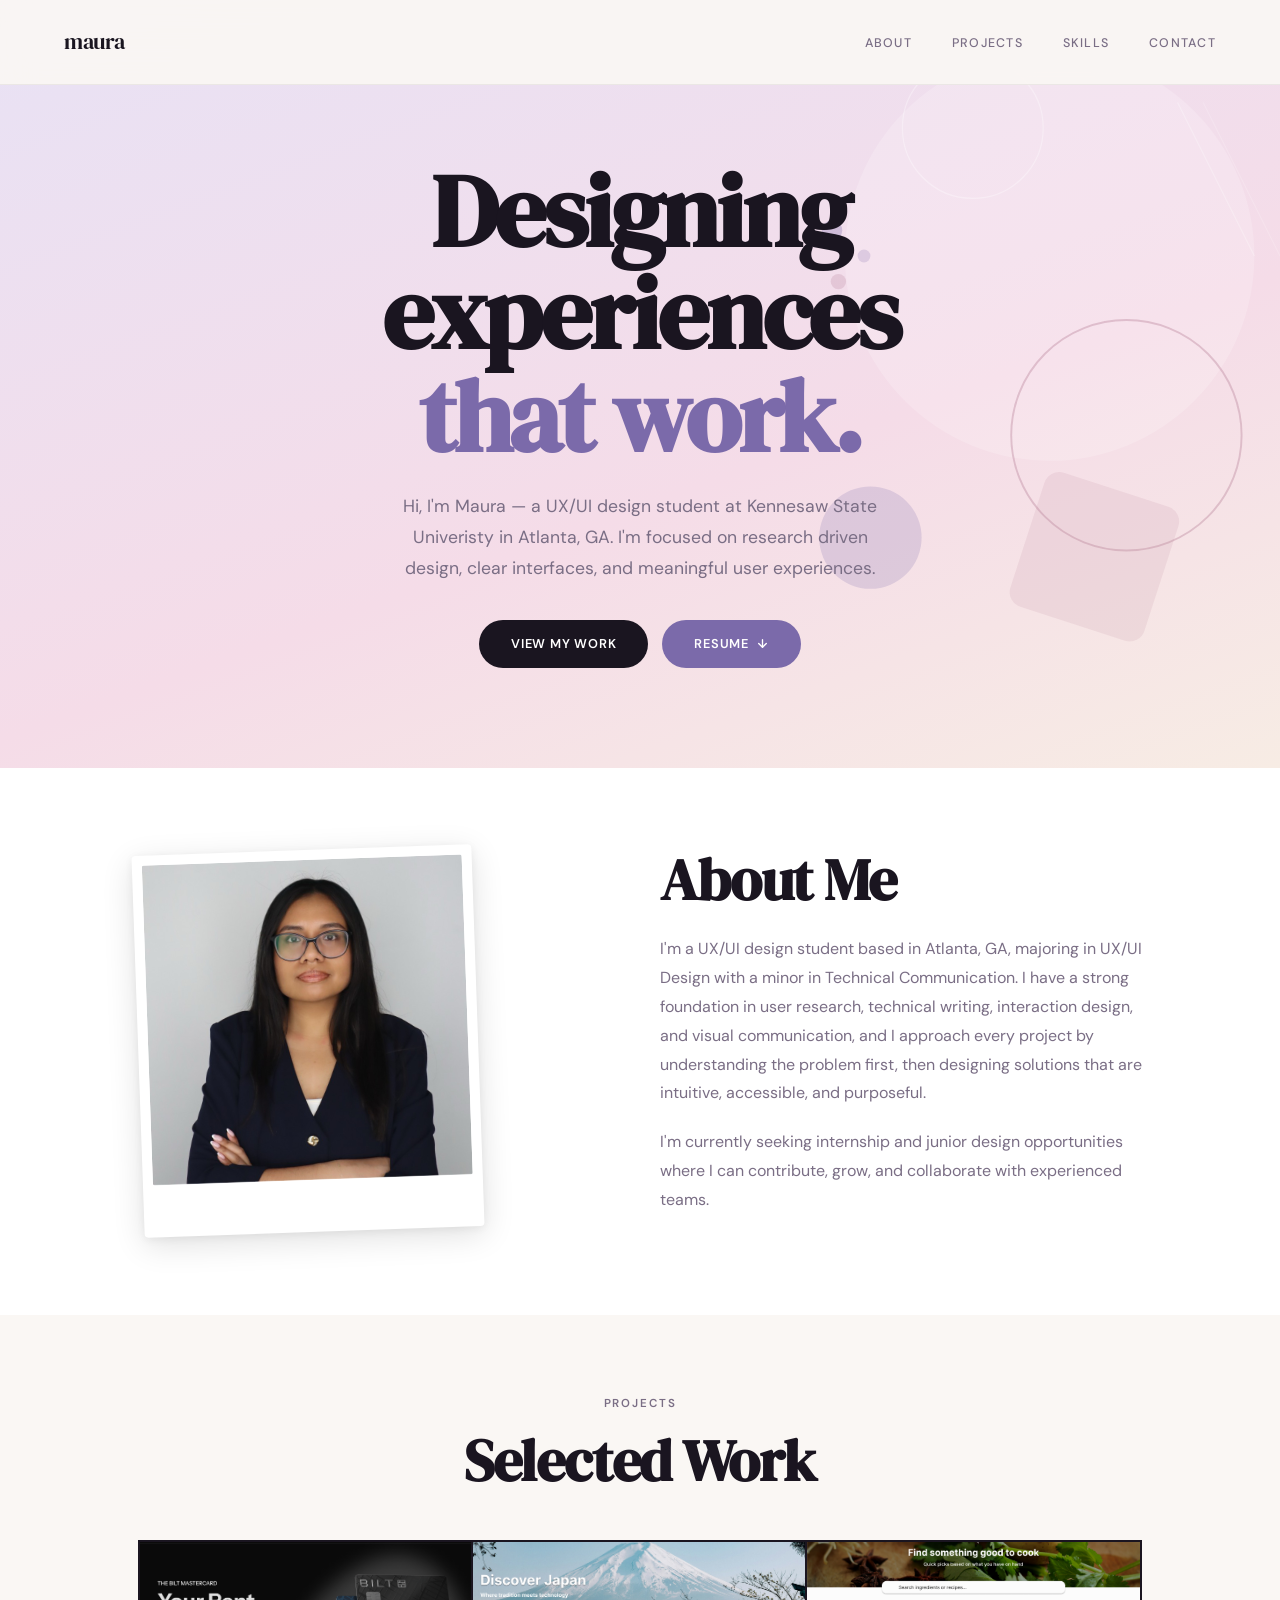
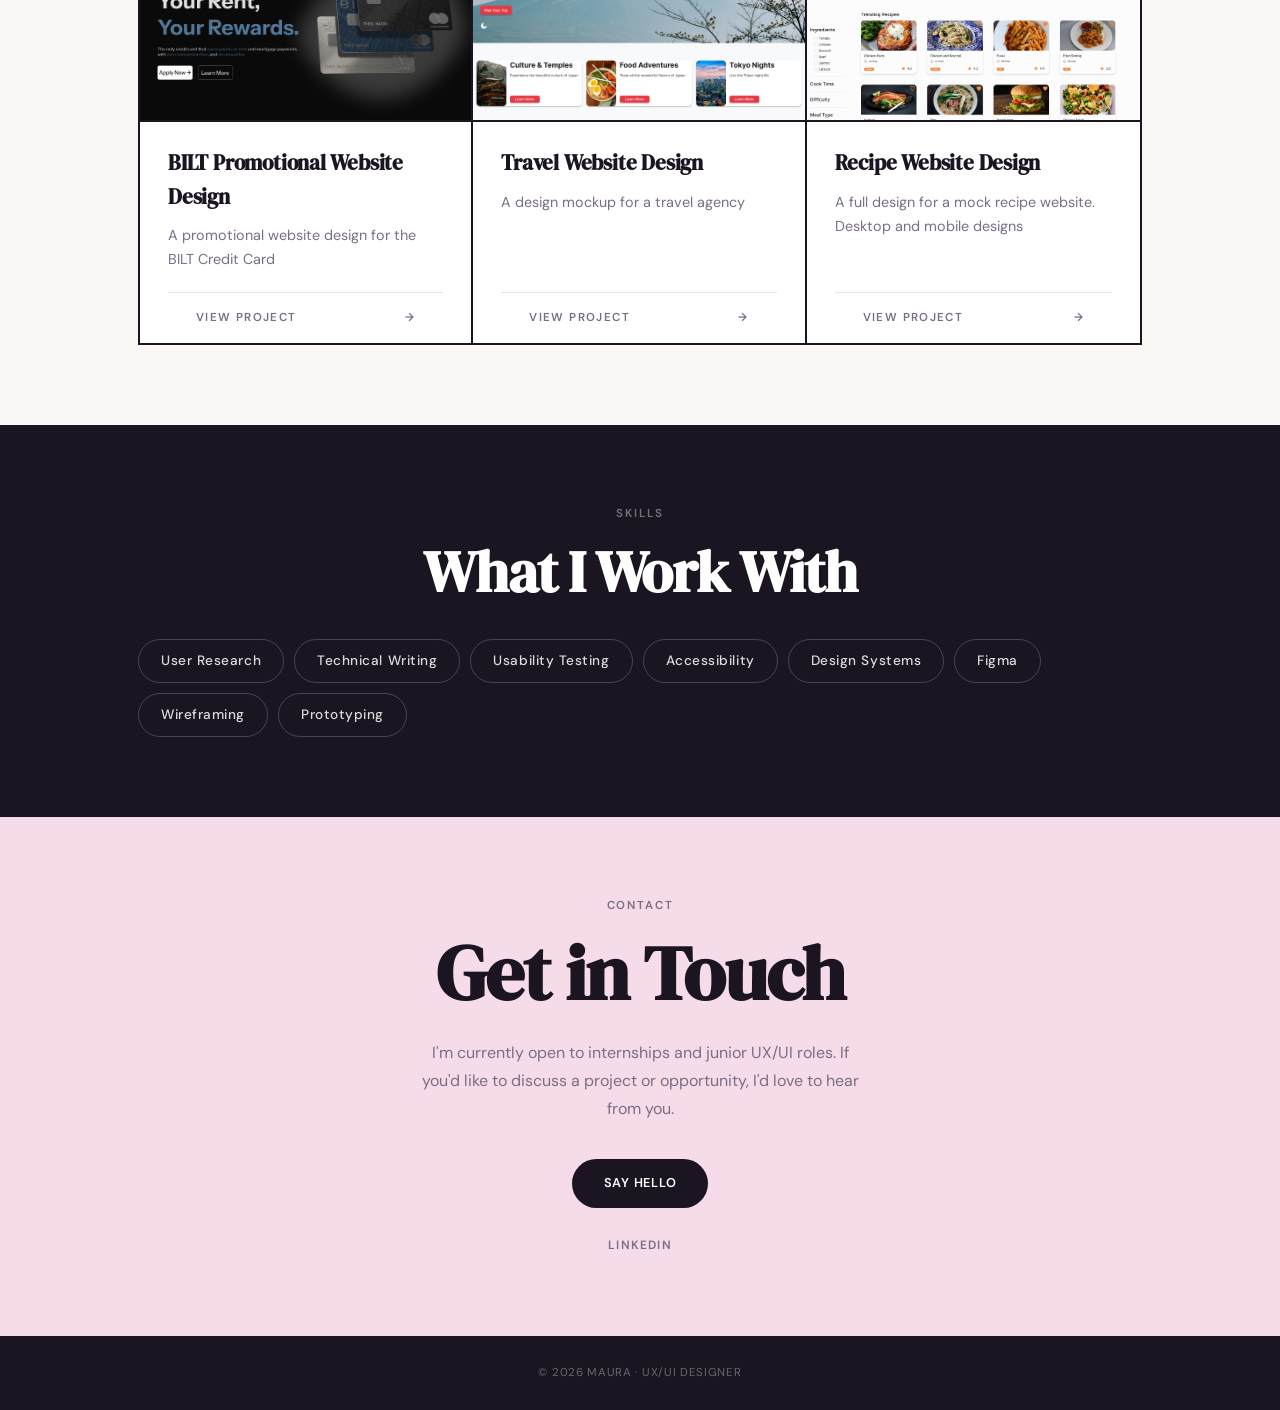
==== commit dc47b3cc: "add resume download button and project writeups" ====
--- a/index.html
+++ b/index.html
@@ -56,7 +56,13 @@
     <div class="hero-inner">
       <h1>Designing experiences <span>that work.</span></h1>
       <p>Hi, I'm Maura — a UX/UI design student at Kennesaw State Univeristy in Atlanta, GA. I'm focused on research driven design, clear interfaces, and meaningful user experiences.</p>
-      <a href="#projects" class="btn">View My Work</a>
+      <div class="hero-btns">
+        <a href="#projects" class="btn">View My Work</a>
+        <a href="assets/maura-resume.pdf" download class="btn btn-outline">
+          Resume
+          <svg xmlns="http://www.w3.org/2000/svg" width="13" height="13" viewBox="0 0 24 24" fill="none" stroke="currentColor" stroke-width="2.5" stroke-linecap="round" stroke-linejoin="round" aria-hidden="true"><line x1="12" y1="5" x2="12" y2="19"/><polyline points="19 12 12 19 5 12"/></svg>
+        </a>
+      </div>
     </div>
   </section>
 
@@ -83,38 +89,47 @@
       <h2 class="center">Selected Work</h2>
       <div class="card-grid">
 
-        <a href="https://www.figma.com/proto/wXwps6STZ5bed9gXga2lVU/BILT-Credit-Card-Promotional-Website?node-id=1-4&starting-point-node-id=1%3A4&t=QeEZfL0Bp3maje2d-1" target="_blank" class="card">
+        <div class="card" onclick="openProject('bilt')">
           <div class="card-thumb" style="background:#f9e4ee;">
             <img src="/assets/BILT-Home-Page.png" alt="BILT Promotional Website" />
           </div>
           <div class="card-body">
             <h3>BILT Promotional Website Design</h3>
             <p>A promotional website design for the BILT Credit Card</p>
-            <span class="card-link">View in Figma →</span>
+            <div class="card-cta">
+              <span>View Project</span>
+              <span class="card-cta-arrow">→</span>
+            </div>
           </div>
-        </a>
+        </div>
 
-        <a href="https://www.figma.com/proto/BUnaqfhfazK8bj9XJCO91U/COPY---4200---Variables-2-Assignment--Community---Copy-?node-id=12005-196&t=IYZw9FqpJCyTz7pX-1&scaling=scale-down&content-scaling=fixed&page-id=12005%3A192&starting-point-node-id=12005%3A196&show-proto-sidebar=1" target="_blank" class="card">
+        <div class="card" onclick="openProject('travelfy')">
           <div class="card-thumb" style="background:#ede8f7;">
             <img src="/assets/Travelfy-Home.png" alt="Travel Website Design" />
           </div>
           <div class="card-body">
             <h3>Travel Website Design</h3>
             <p>A design mockup for a travel agency</p>
-            <span class="card-link">View in Figma →</span>
+            <div class="card-cta">
+              <span>View Project</span>
+              <span class="card-cta-arrow">→</span>
+            </div>
           </div>
-        </a>
+        </div>
 
-        <a href="https://www.figma.com/design/aLrKkLLcnT18jK0TCs1FND/4200---Final-Project--Community-?node-id=14013-97&t=JYJN6vnekbRiIohX-1" target="_blank" class="card">
+        <div class="card" onclick="openProject('recipe')">
           <div class="card-thumb" style="background:#fdeee6;">
             <img src="assets/Recipe-Website.png" alt="Website Design for Recipe Website" />
           </div>
           <div class="card-body">
             <h3>Recipe Website Design</h3>
             <p>A full design for a mock recipe website. Desktop and mobile designs</p>
-            <span class="card-link">View in Figma →</span>
+            <div class="card-cta">
+              <span>View Project</span>
+              <span class="card-cta-arrow">→</span>
+            </div>
           </div>
-        </a>
+        </div>
 
       </div>
     </div>
@@ -156,6 +171,22 @@
     <p>© 2026 Maura · UX/UI Designer</p>
   </footer>
 
+  <!-- PROJECT MODAL -->
+  <div id="project-modal" class="modal-overlay" role="dialog" aria-modal="true" aria-labelledby="modal-title">
+    <div class="modal-panel">
+      <button class="modal-close" aria-label="Close case study">✕</button>
+      <div class="modal-hero">
+        <img src="" alt="" id="modal-img" />
+      </div>
+      <div class="modal-content">
+        <div class="modal-tags" id="modal-tags"></div>
+        <h2 id="modal-title"></h2>
+        <div class="modal-body" id="modal-body"></div>
+        <a id="modal-figma-link" href="" target="_blank" class="btn modal-figma-btn">Open in Figma →</a>
+      </div>
+    </div>
+  </div>
+
   <script src="script.js"></script>
 </body>
 </html>
--- a/style.css
+++ b/style.css
@@ -217,6 +217,32 @@
 }
 .btn:hover { background: var(--accent2); transform: translateY(-2px); }
 
+/* ── Hero buttons ── */
+.hero-btns {
+  display: flex;
+  gap: 14px;
+  justify-content: center;
+  flex-wrap: wrap;
+}
+.btn-outline {
+  background: var(--accent2);
+  color: var(--white);
+  border: none;
+  display: inline-flex;
+  align-items: center;
+  gap: 7px;
+}
+.btn-outline:hover {
+  background: #6657a0;
+}
+.btn-outline svg {
+  flex-shrink: 0;
+  transition: transform .2s ease;
+}
+.btn-outline:hover svg {
+  transform: translateY(3px);
+}
+
 /* ── Sections ── */
 section { padding: 80px 0; }
 
@@ -263,13 +289,14 @@
   gap: 0;
   margin-top: 48px;
   border: 2px solid var(--text);
+  overflow: visible;
 }
 .card {
   display: flex;
   flex-direction: column;
   background: var(--white);
   overflow: hidden;
-  transition: background .2s;
+  transition: transform .25s ease, box-shadow .25s ease;
   border-right: 2px solid var(--text);
   position: relative;
   text-decoration: none;
@@ -277,7 +304,11 @@
   cursor: pointer;
 }
 .card:last-child { border-right: none; }
-.card:hover { background: var(--lavender); }
+.card:hover {
+  transform: translateY(-5px);
+  box-shadow: 0 16px 48px rgba(0,0,0,0.12);
+  z-index: 1;
+}
 .card-thumb {
   height: 180px;
   display: flex;
@@ -286,33 +317,197 @@
   font-size: 3.5rem;
   border-bottom: 2px solid var(--text);
   overflow: hidden;
-}
+  position: relative;
+}
+.card-thumb::after {
+  content: '';
+  position: absolute;
+  inset: 0;
+  background: rgba(123,106,170,0.18);
+  opacity: 0;
+  transition: opacity .25s ease;
+}
+.card:hover .card-thumb::after { opacity: 1; }
 .card-thumb img {
   width: 100%;
   height: 100%;
   object-fit: cover;
   display: block;
-}
-.card-body { padding: 24px 28px 32px; display: flex; flex-direction: column; flex: 1; }
+  transition: transform .35s ease;
+}
+.card:hover .card-thumb img { transform: scale(1.04); }
+.card-body { padding: 24px 28px 0; display: flex; flex-direction: column; flex: 1; }
 .card-body h3 {
   font-family: 'DM Serif Display', serif;
   font-size: 1.3rem;
   margin-bottom: 10px;
   letter-spacing: -0.01em;
 }
-.card-body p { color: var(--muted); font-size: .9rem; margin-bottom: 20px; line-height: 1.7; flex: 1; }
-.card-link {
-  font-size: .75rem;
+.card-body p { color: var(--muted); font-size: .9rem; margin-bottom: 0; line-height: 1.7; flex: 1; }
+
+/* ── Card CTA strip ── */
+.card-cta {
+  display: flex;
+  justify-content: space-between;
+  align-items: center;
+  padding: 16px 28px;
+  margin-top: 20px;
+  border-top: 1px solid rgba(0,0,0,0.1);
+  font-size: .72rem;
   font-weight: 600;
-  letter-spacing: .08em;
-  text-transform: uppercase;
-  color: var(--text);
-  text-decoration: none;
-  border-bottom: 1px solid currentColor;
-  padding-bottom: 2px;
-  transition: color .2s;
-}
-.card:hover .card-link { color: var(--accent2); }
+  letter-spacing: .12em;
+  text-transform: uppercase;
+  color: var(--muted);
+  transition: color .2s, border-color .2s;
+}
+.card:hover .card-cta {
+  color: var(--accent2);
+  border-color: var(--accent2);
+}
+.card-cta-arrow {
+  transition: transform .2s ease;
+}
+.card:hover .card-cta-arrow { transform: translateX(5px); }
+
+/* ── Project Modal ── */
+.modal-overlay {
+  position: fixed;
+  inset: 0;
+  background: rgba(26, 21, 32, 0.7);
+  backdrop-filter: blur(6px);
+  z-index: 200;
+  display: flex;
+  align-items: center;
+  justify-content: center;
+  padding: 24px;
+  opacity: 0;
+  pointer-events: none;
+  transition: opacity .3s ease;
+}
+.modal-overlay.open {
+  opacity: 1;
+  pointer-events: all;
+}
+.modal-panel {
+  background: var(--cream);
+  border: 2px solid var(--text);
+  max-width: 720px;
+  width: 100%;
+  max-height: 88vh;
+  overflow-y: auto;
+  position: relative;
+  transform: translateY(24px);
+  transition: transform .35s ease;
+}
+.modal-overlay.open .modal-panel {
+  transform: translateY(0);
+}
+.modal-close {
+  position: sticky;
+  top: 16px;
+  float: right;
+  margin: 16px 16px 0 0;
+  background: var(--text);
+  color: var(--white);
+  border: none;
+  width: 36px;
+  height: 36px;
+  border-radius: 50%;
+  font-size: .85rem;
+  cursor: pointer;
+  display: flex;
+  align-items: center;
+  justify-content: center;
+  z-index: 10;
+  transition: background .2s;
+  flex-shrink: 0;
+}
+.modal-close:hover { background: var(--accent2); }
+.modal-hero {
+  width: 100%;
+  height: 280px;
+  overflow: hidden;
+  border-bottom: 2px solid var(--text);
+}
+.modal-hero img {
+  width: 100%;
+  height: 100%;
+  object-fit: cover;
+  object-position: center top;
+  display: block;
+}
+.modal-content {
+  padding: 36px 48px 48px;
+}
+.modal-tags {
+  display: flex;
+  flex-wrap: wrap;
+  gap: 8px;
+  margin-bottom: 20px;
+}
+.modal-tag {
+  font-size: .68rem;
+  font-weight: 600;
+  letter-spacing: .12em;
+  text-transform: uppercase;
+  color: var(--muted);
+  border: 1px solid rgba(0,0,0,0.15);
+  padding: 5px 12px;
+  border-radius: 99px;
+}
+.modal-content h2 {
+  font-size: clamp(1.6rem, 4vw, 2.4rem);
+  margin-bottom: 32px;
+}
+.modal-body { color: var(--text); }
+.modal-body h4 {
+  font-family: 'DM Sans', sans-serif;
+  font-size: .68rem;
+  font-weight: 600;
+  letter-spacing: .16em;
+  text-transform: uppercase;
+  color: var(--muted);
+  margin: 32px 0 10px;
+}
+.modal-body h4:first-child { margin-top: 0; }
+.modal-body p {
+  font-size: .97rem;
+  line-height: 1.8;
+  color: var(--muted);
+  margin-bottom: 12px;
+}
+.modal-body p:last-of-type { margin-bottom: 0; }
+.modal-body ul {
+  list-style: none;
+  padding: 0;
+  margin-bottom: 12px;
+}
+.modal-body ul li {
+  font-size: .97rem;
+  line-height: 1.8;
+  color: var(--muted);
+  padding-left: 18px;
+  position: relative;
+}
+.modal-body ul li::before {
+  content: '—';
+  position: absolute;
+  left: 0;
+  color: var(--accent);
+}
+.modal-divider {
+  border: none;
+  border-top: 1px solid rgba(0,0,0,0.1);
+  margin: 32px 0;
+}
+.modal-figma-btn { margin-top: 36px; }
+
+@media (max-width: 600px) {
+  .modal-overlay { padding: 0; align-items: flex-end; }
+  .modal-panel { max-height: 92vh; border-left: none; border-right: none; border-bottom: none; }
+  .modal-content { padding: 24px 20px 40px; }
+  .modal-hero { height: 200px; }
+}
 
 /* ── Skills ── */
 #skills { background: var(--text); }
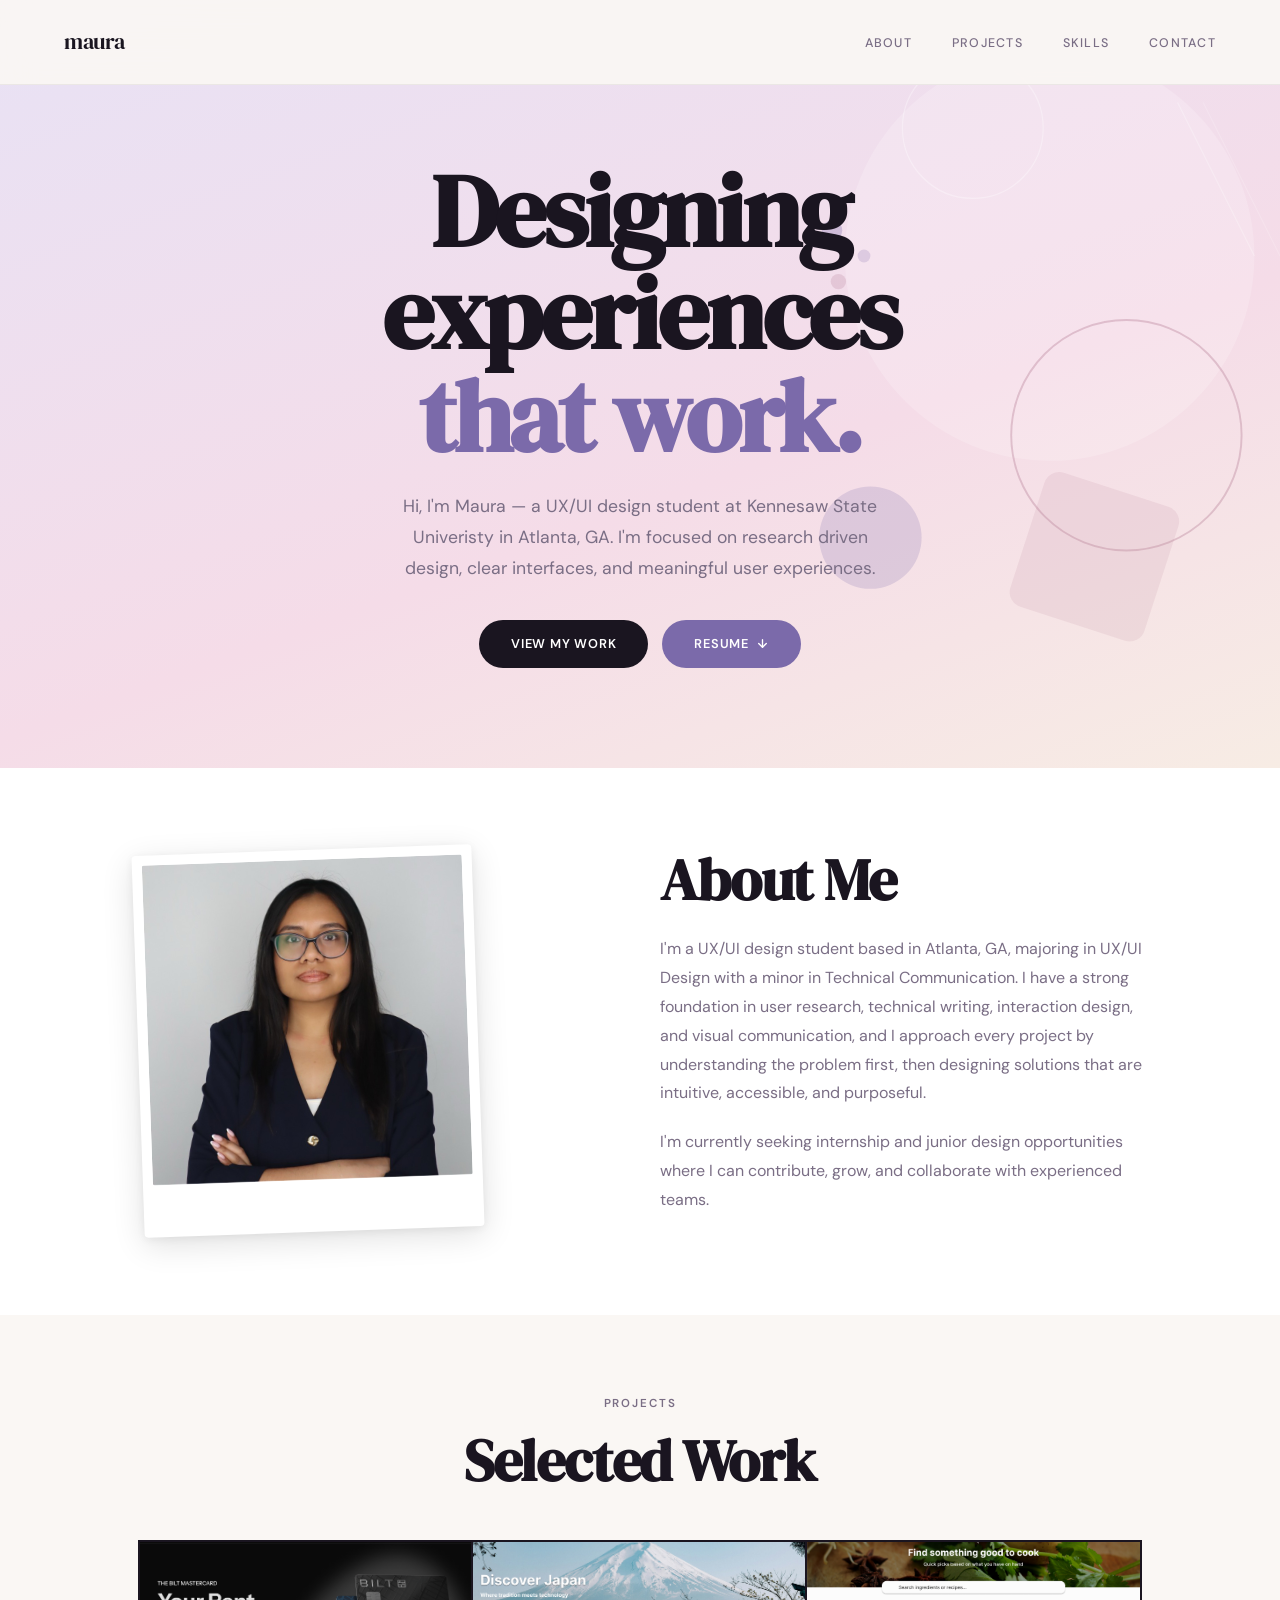
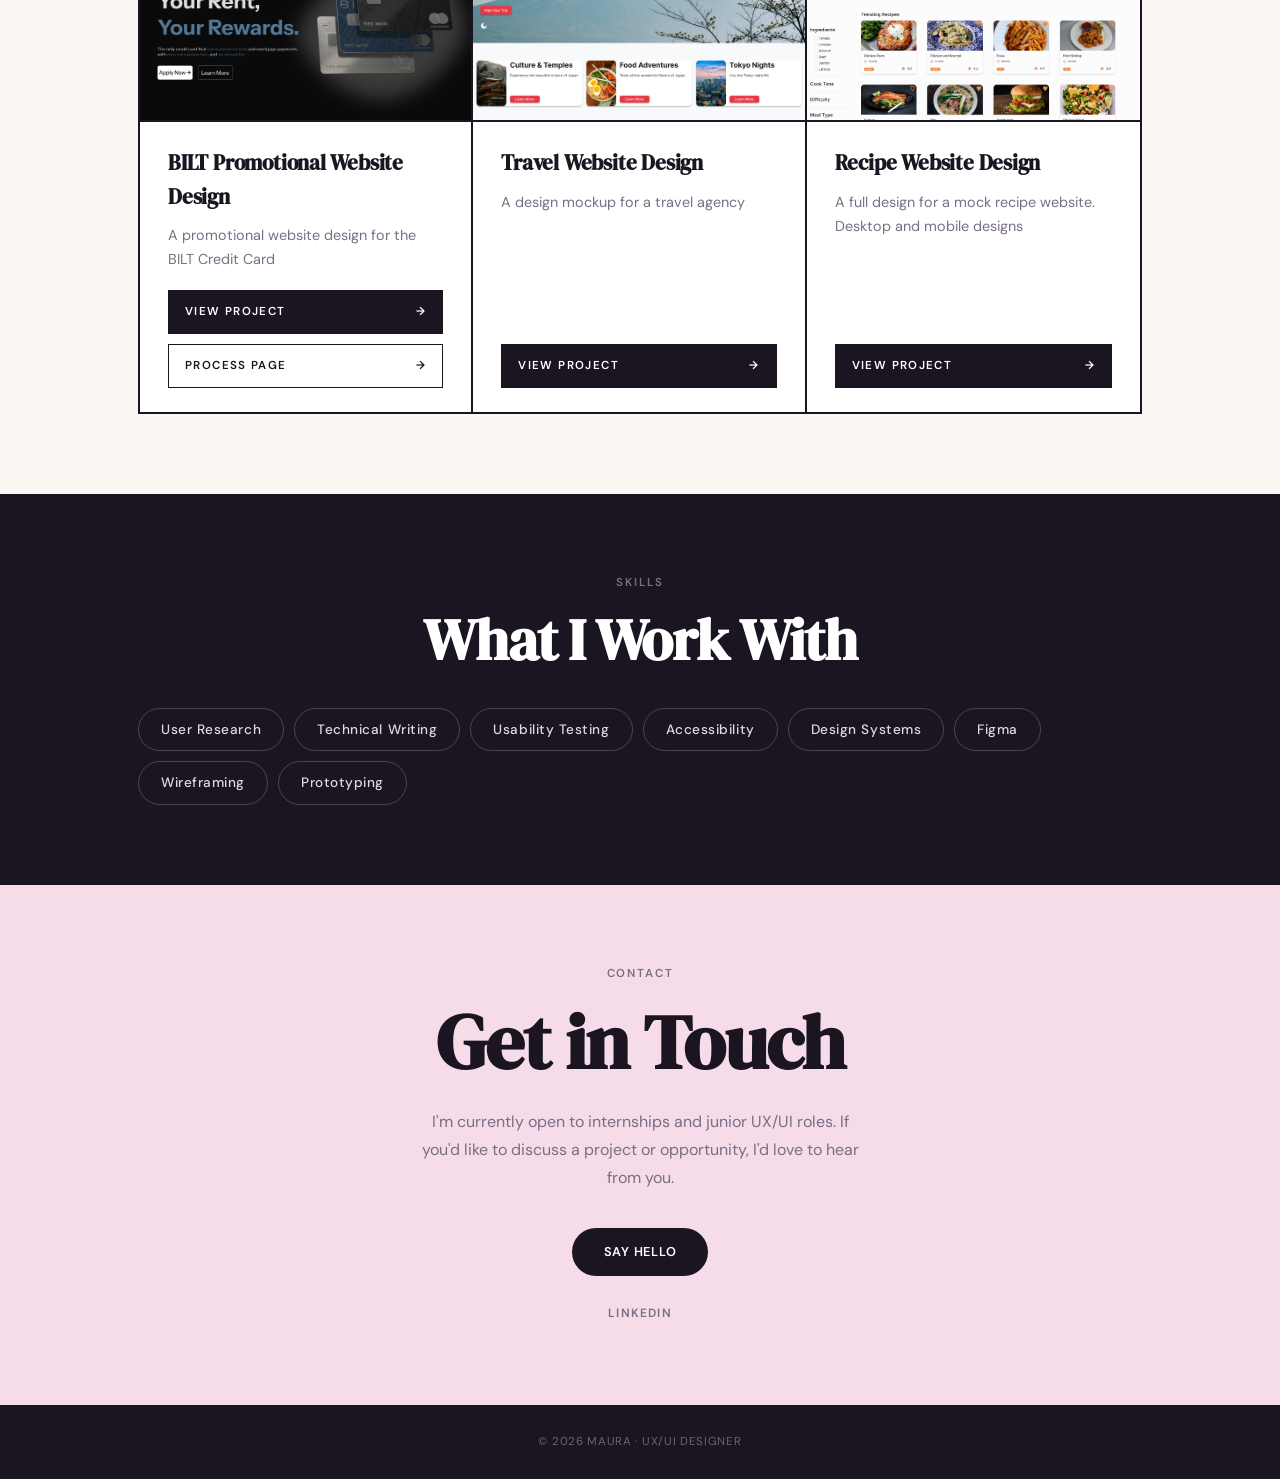
==== commit 0efba803: "add process page link to bilt project" ====
--- a/index.html
+++ b/index.html
@@ -89,44 +89,54 @@
       <h2 class="center">Selected Work</h2>
       <div class="card-grid">
 
-        <div class="card" onclick="openProject('bilt')">
+        <div class="card">
           <div class="card-thumb" style="background:#f9e4ee;">
             <img src="/assets/BILT-Home-Page.png" alt="BILT Promotional Website" />
           </div>
           <div class="card-body">
             <h3>BILT Promotional Website Design</h3>
             <p>A promotional website design for the BILT Credit Card</p>
-            <div class="card-cta">
-              <span>View Project</span>
-              <span class="card-cta-arrow">→</span>
+            <div class="card-actions">
+              <button type="button" class="card-action" onclick="openProject('bilt')">
+                <span>View Project</span>
+                <span class="card-cta-arrow">→</span>
+              </button>
+              <a href="final-process-page/" class="card-action card-action-outline">
+                <span>Process Page</span>
+                <span class="card-cta-arrow">→</span>
+              </a>
             </div>
           </div>
         </div>
 
-        <div class="card" onclick="openProject('travelfy')">
+        <div class="card">
           <div class="card-thumb" style="background:#ede8f7;">
             <img src="/assets/Travelfy-Home.png" alt="Travel Website Design" />
           </div>
           <div class="card-body">
             <h3>Travel Website Design</h3>
             <p>A design mockup for a travel agency</p>
-            <div class="card-cta">
-              <span>View Project</span>
-              <span class="card-cta-arrow">→</span>
+            <div class="card-actions">
+              <button type="button" class="card-action" onclick="openProject('travelfy')">
+                <span>View Project</span>
+                <span class="card-cta-arrow">→</span>
+              </button>
             </div>
           </div>
         </div>
 
-        <div class="card" onclick="openProject('recipe')">
+        <div class="card">
           <div class="card-thumb" style="background:#fdeee6;">
             <img src="assets/Recipe-Website.png" alt="Website Design for Recipe Website" />
           </div>
           <div class="card-body">
             <h3>Recipe Website Design</h3>
             <p>A full design for a mock recipe website. Desktop and mobile designs</p>
-            <div class="card-cta">
-              <span>View Project</span>
-              <span class="card-cta-arrow">→</span>
+            <div class="card-actions">
+              <button type="button" class="card-action" onclick="openProject('recipe')">
+                <span>View Project</span>
+                <span class="card-cta-arrow">→</span>
+              </button>
             </div>
           </div>
         </div>
@@ -189,4 +199,4 @@
 
   <script src="script.js"></script>
 </body>
-</html>+</html>
--- a/style.css
+++ b/style.css
@@ -301,7 +301,7 @@
   position: relative;
   text-decoration: none;
   color: inherit;
-  cursor: pointer;
+  cursor: default;
 }
 .card:last-child { border-right: none; }
 .card:hover {
@@ -368,6 +368,45 @@
   transition: transform .2s ease;
 }
 .card:hover .card-cta-arrow { transform: translateX(5px); }
+.card-actions {
+  display: grid;
+  gap: 10px;
+  padding: 18px 0 24px;
+}
+.card-action {
+  display: flex;
+  align-items: center;
+  justify-content: space-between;
+  min-height: 44px;
+  padding: 0 16px;
+  border: 1.5px solid var(--text);
+  background: var(--text);
+  color: var(--white);
+  font-family: inherit;
+  font-size: .72rem;
+  font-weight: 600;
+  letter-spacing: .12em;
+  text-transform: uppercase;
+  text-decoration: none;
+  cursor: pointer;
+  transition: background .2s ease, color .2s ease, border-color .2s ease;
+}
+.card-action:hover,
+.card-action:focus-visible {
+  background: var(--accent2);
+  border-color: var(--accent2);
+  color: var(--white);
+}
+.card-action-outline {
+  background: transparent;
+  color: var(--text);
+}
+.card-action-outline:hover,
+.card-action-outline:focus-visible {
+  background: var(--cream);
+  border-color: var(--accent2);
+  color: var(--accent2);
+}
 
 /* ── Project Modal ── */
 .modal-overlay {
@@ -601,4 +640,4 @@
   .card { border: 2px solid var(--text) !important; }
   .skills-grid { gap: 8px; justify-content: center; }
   .skill { padding: 8px 16px; font-size: .8rem; }
-}+}
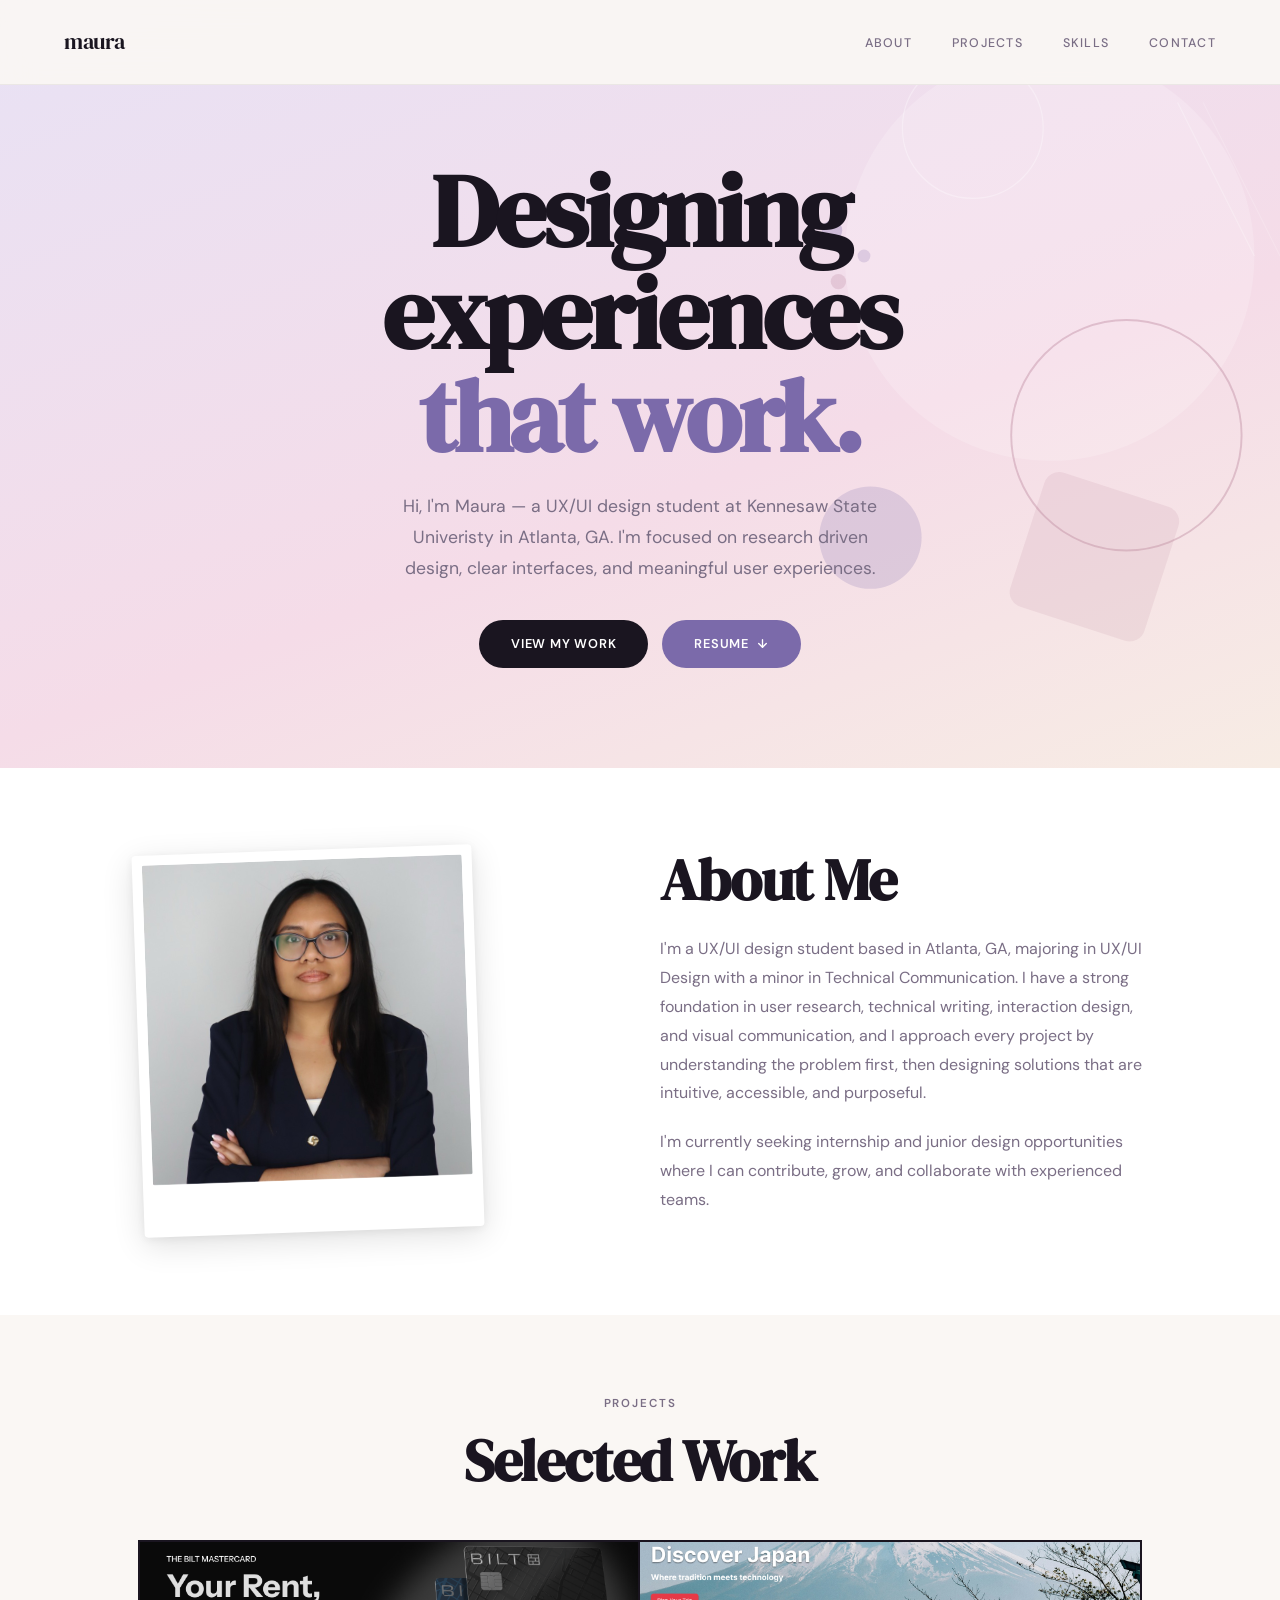
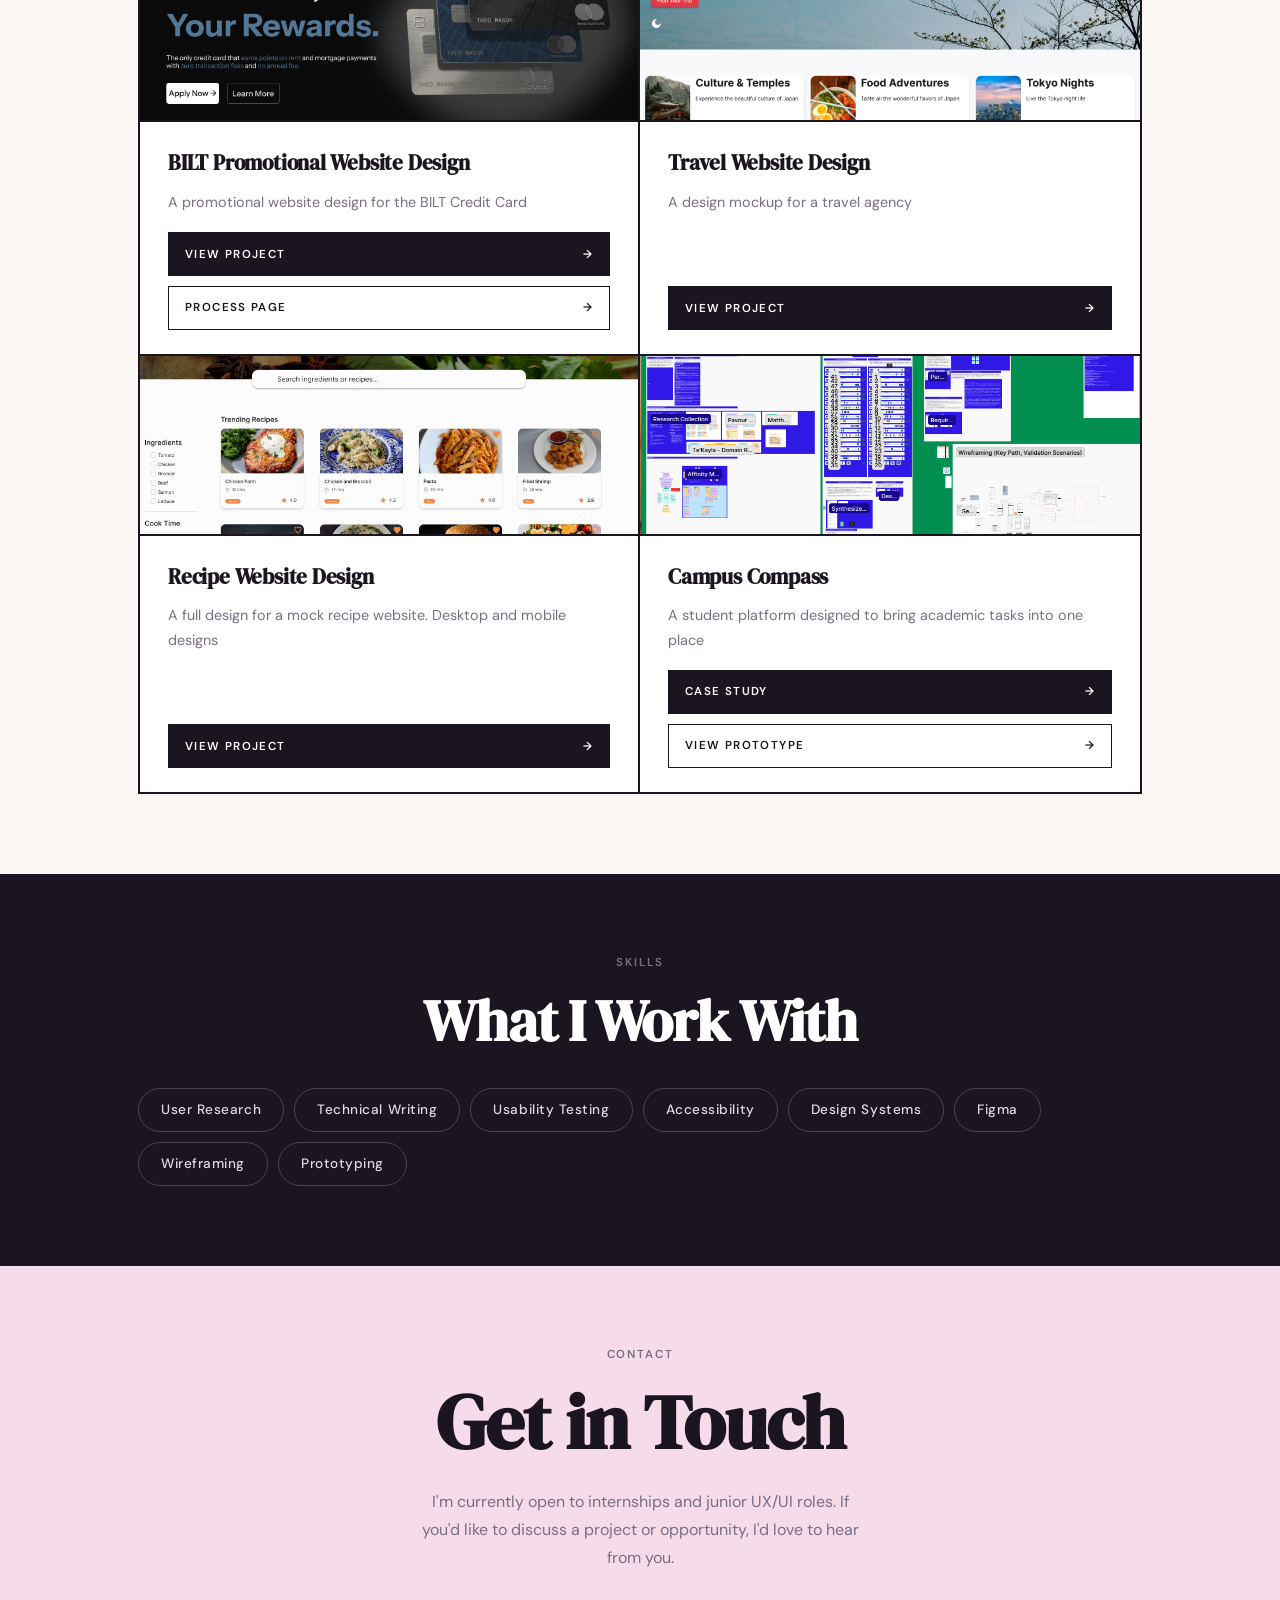
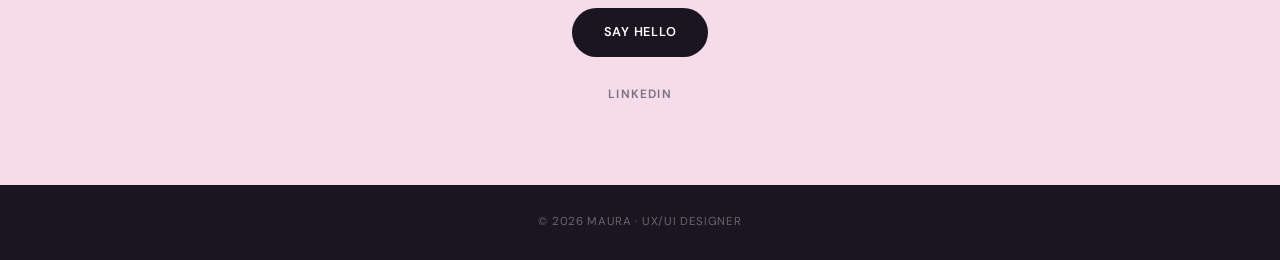
==== commit d036a411: "campus compass case study" ====
--- a/index.html
+++ b/index.html
@@ -141,6 +141,26 @@
           </div>
         </div>
 
+        <div class="card">
+          <div class="card-thumb" style="background:#e8f2ff;">
+            <img src="campus-compass/images/planning.png" alt="Campus Compass student platform" />
+          </div>
+          <div class="card-body">
+            <h3>Campus Compass</h3>
+            <p>A student platform designed to bring academic tasks into one place</p>
+            <div class="card-actions">
+              <a href="campus-compass/" class="card-action">
+                <span>Case Study</span>
+                <span class="card-cta-arrow">→</span>
+              </a>
+              <a href="https://www.figma.com/proto/IguZeImLwIfHErtKYxwdQc/Team-Denny---Design-File--Campus-Compass-?node-id=774-2290&p=f&t=JuLgXbc2a0t9bIEN-1&scaling=scale-down&content-scaling=fixed&page-id=2%3A2&starting-point-node-id=849%3A2606&show-proto-sidebar=1" target="_blank" class="card-action card-action-outline">
+                <span>View Prototype</span>
+                <span class="card-cta-arrow">→</span>
+              </a>
+            </div>
+          </div>
+        </div>
+
       </div>
     </div>
   </section>
--- a/style.css
+++ b/style.css
@@ -285,7 +285,7 @@
 #projects { background: var(--cream); }
 .card-grid {
   display: grid;
-  grid-template-columns: repeat(auto-fill, minmax(280px, 1fr));
+  grid-template-columns: repeat(2, 1fr);
   gap: 0;
   margin-top: 48px;
   border: 2px solid var(--text);
@@ -303,7 +303,8 @@
   color: inherit;
   cursor: default;
 }
-.card:last-child { border-right: none; }
+.card:nth-child(2n) { border-right: none; }
+.card:nth-child(n+3) { border-top: 2px solid var(--text); }
 .card:hover {
   transform: translateY(-5px);
   box-shadow: 0 16px 48px rgba(0,0,0,0.12);
@@ -618,8 +619,6 @@
   .two-col { grid-template-columns: 1fr; gap: 40px; }
   .polaroid { width: 100%; max-width: 320px; margin: 0 auto; }
   .card-grid { grid-template-columns: 1fr 1fr; }
-  .card:nth-child(2) { border-right: none; }
-  .card:nth-child(n+3) { border-top: 2px solid var(--text); }
 }
 
 /* ── Mobile ── */
